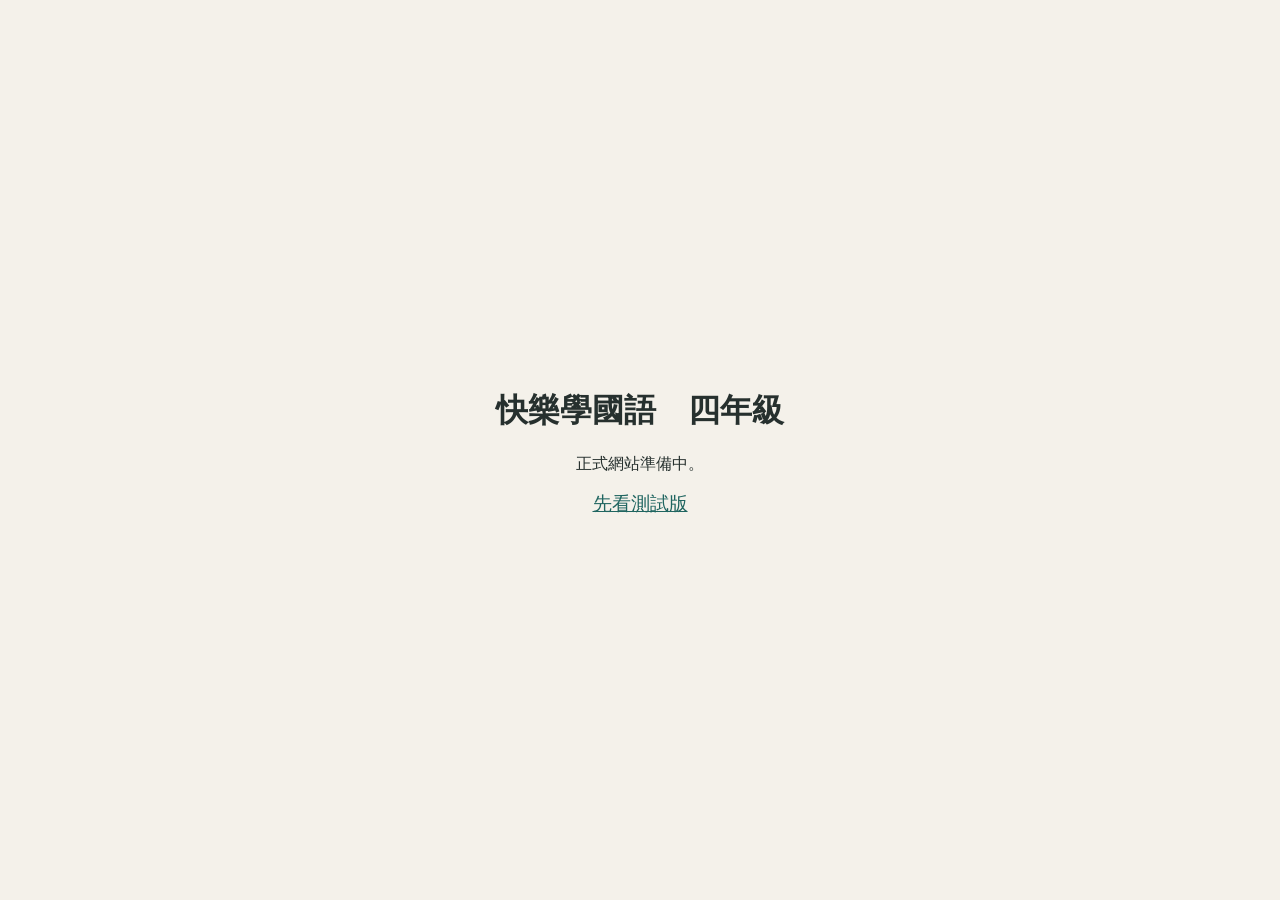
==== index.html @ bdfb51db "四年級網站外框與第八課測試頁 課文與彩色生字圖以課文密碼加密；報讀依 Chromebook 語音報讀做法。  Co-Authored-By: Claude Opus 5.5 <noreply@anth" ====
<!DOCTYPE html>
<html lang="zh-Hant-TW">
<head>
<meta charset="utf-8">
<meta name="viewport" content="width=device-width, initial-scale=1">
<meta name="robots" content="noindex, nofollow">
<meta name="referrer" content="no-referrer">
<title>快樂學國語　四年級</title>
<style>body{font-family:sans-serif;background:#f4f1ea;color:#26302e;display:grid;place-items:center;min-height:100vh;margin:0}main{text-align:center;padding:24px}a{color:#1f6560;font-size:1.2em}</style>
</head>
<body><main><h1>快樂學國語　四年級</h1><p>正式網站準備中。</p><p><a href="test.html">先看測試版</a></p></main></body>
</html>
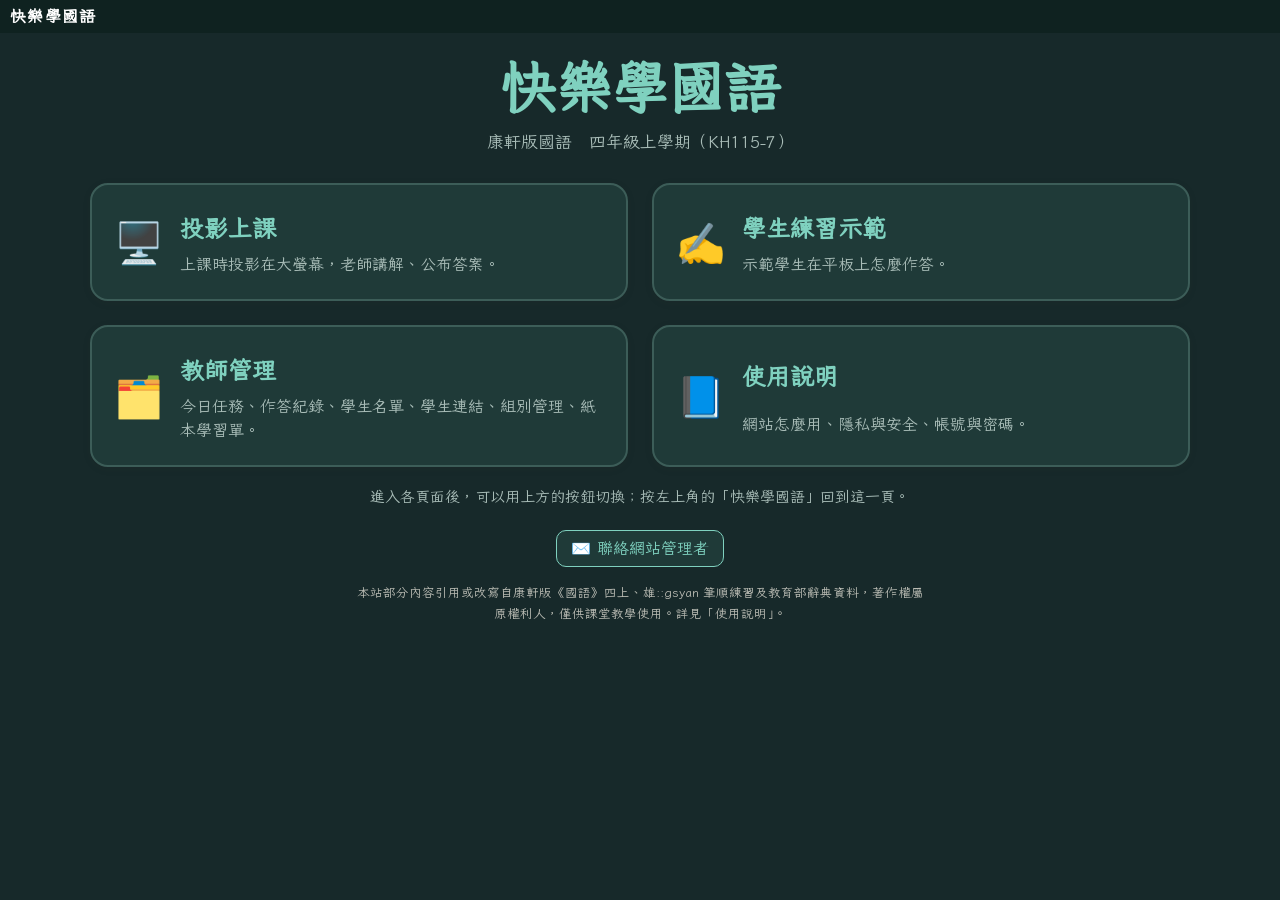
==== commit 793cbe5f: "更新正式網站（index.html、app.js、lessons/） Co-Authored-By: Claude Opus 5.5 <noreply@anthropic.com> Claude-Se" ====
--- a/index.html
+++ b/index.html
@@ -1,12 +1,59 @@
 <!DOCTYPE html>
-<html lang="zh-Hant-TW">
+<html lang="zh-Hant-TW" data-lbase="lessons/">
 <head>
 <meta charset="utf-8">
 <meta name="viewport" content="width=device-width, initial-scale=1">
+<meta name="referrer" content="no-referrer">
 <meta name="robots" content="noindex, nofollow">
-<meta name="referrer" content="no-referrer">
-<title>快樂學國語　四年級</title>
-<style>body{font-family:sans-serif;background:#f4f1ea;color:#26302e;display:grid;place-items:center;min-height:100vh;margin:0}main{text-align:center;padding:24px}a{color:#1f6560;font-size:1.2em}</style>
+<meta name="googlebot" content="noindex, nofollow">
+<title>快樂學國語</title>
+
+
+
+<link rel="preload" href="fonts/ui.woff2?v=73a32f6a" as="font" type="font/woff2" crossorigin>
+<link rel="stylesheet" href="app.css?v=17d6b658">
+<script src="app.js?v=12676562" defer></script>
 </head>
-<body><main><h1>快樂學國語　四年級</h1><p>正式網站準備中。</p><p><a href="test.html">先看測試版</a></p></main></body>
+<body>
+<header class="bar" id="bar">
+  <div class="row">
+    <h1>快樂學國語</h1>
+    <span class="ver" title="康軒版 115 學年度 第 7 冊（四年級上學期）">KH115-7</span>
+    <select id="lesson" aria-label="選擇課次"></select>
+    <button type="button" id="mset" aria-expanded="false">設定</button>
+    <a id="tback" class="tmgr" href="#">回到上課</a>
+    <nav class="tabs" id="tabs" aria-label="課程內容"></nav>
+    <span class="grow"></span>
+    <span id="clsbadge" class="clsbadge mset" hidden title="目前的班級"></span>
+    <label class="who mset" for="who">👤 <input id="who" type="text" placeholder="例：王小明" autocomplete="off"></label>
+    <a class="tmgr mset" href="#teacher">教師管理</a>
+    <span class="seg mset modeseg" role="group" aria-label="使用模式">
+      <button type="button" id="m-proj" aria-pressed="true">投影上課</button>
+      <button type="button" id="m-stu" aria-pressed="false" title="示範給學生看怎麼操作；學生自己用學生連結作答">學生練習示範</button>
+    </span>
+    <span class="seg mset tierseg" role="group" aria-label="示範哪一種練習" title="老師示範用：甲是標準層，乙是基礎層（學生畫面不會出現這個切換）">
+      <button type="button" id="d-a" aria-pressed="true">甲</button>
+      <button type="button" id="d-b" aria-pressed="false">乙</button>
+    </span>
+    <span class="seg mset" role="group" aria-label="注音">
+      <button type="button" id="z-on" aria-pressed="true">注音</button>
+      <button type="button" id="z-off" aria-pressed="false">無</button>
+    </span>
+    <span class="seg mset" role="group" aria-label="字級">
+      <button type="button" id="f-n" aria-pressed="true">字一般</button>
+      <button type="button" id="f-b" aria-pressed="false">放大</button>
+    </span>
+    <button type="button" class="tgl mset" id="snd" aria-pressed="true" title="答對答錯的提示音" aria-label="提示音">♪</button>
+  </div>
+</header>
+<main id="main"></main>
+<div id="result" role="dialog" aria-modal="true" aria-labelledby="rtitle"><div class="box" id="rbox"></div></div>
+<div id="printArea"></div>
+<div id="pop" role="dialog" aria-live="polite"><button type="button" class="btn x" id="popx">關閉</button><div id="popc"></div></div>
+
+
+
+
+
+</body>
 </html>
--- a/app.css
+++ b/app.css
@@ -0,0 +1,1417 @@
+
+/* 版面構想：上方一列工具（課次、分頁、模式、注音、字級），下方一次只顯示一張卡片，用按鈕或左右鍵切換，盡量不必上下滑動 */
+/* 全站芫荽體：介面文字另存一份小字型；各課的芫荽體（--lf）與注音芫荽體（--zf）依課次子集，進入哪一課才載入 */
+@font-face { font-family: "IansuiUI"; src: url(fonts/ui.woff2?v=73a32f6a) format("woff2"); font-display: block; }
+:root {
+  --bg: #f4f1ea;            /* 米白紙色 */
+  --paper: #fffdf8;
+  --ink: #26302e;
+  --muted: #6a7471;
+  --accent: #1f6560;        /* 深青綠 */
+  --accent-2: #e9a23b;      /* 暖橘，標示重點 */
+  --accent-soft: #dcebe7;
+  --mark: #ffe7a8;
+  --ok: #217a45; --ok-bg: #e1f2e6;
+  --no: #b83a2e; --no-bg: #fbe4df;
+  --line: #d9d3c6;
+  --cjk: var(--zf, "IansuiUI"), var(--lf, "IansuiUI"), "IansuiUI", sans-serif;
+  --ui: "IansuiUI", var(--lf, "IansuiUI"), sans-serif;
+  --nz: var(--lf, "IansuiUI"), "IansuiUI", sans-serif;
+  --fs: clamp(18px, min(1.35vw, 2.6vh), 24px);
+  --barh: 52px;
+  color-scheme: light;
+}
+html.zy-off { --cjk: var(--lf, "IansuiUI"), "IansuiUI", sans-serif; }
+html.proj { --fs: clamp(20px, min(1.55vw, 3vh), 28px); }
+html.big { --fs: clamp(21px, min(1.6vw, 3.1vh), 28px); }
+html.proj.big { --fs: clamp(23px, min(1.85vw, 3.6vh), 33px); }
+* { box-sizing: border-box; }
+[hidden] { display: none !important; }
+html, body { margin: 0; height: 100%; background: var(--bg); color: var(--ink); }
+body { font-family: var(--cjk); font-size: var(--fs); line-height: 1.65; display: flex; flex-direction: column; height: 100dvh; overflow: hidden; }
+button, input, textarea, select { font: inherit; color: inherit; }
+button { cursor: pointer; }
+:focus-visible { outline: 3px solid var(--accent-2); outline-offset: 2px; }
+.ui { font-family: var(--ui); }
+
+/* ── 上方工具列（一列） ── */
+header.bar { flex: none; background: var(--accent); color: #fff; font-family: var(--ui); font-size: 14px; line-height: 1.3; z-index: 20; }
+.bar .row { display: flex; flex-wrap: nowrap; align-items: center; gap: 6px 8px; padding: 6px 10px; }
+.bar h1 { font-size: 16px; margin: 0; font-weight: 700; letter-spacing: .08em; white-space: nowrap; }
+.bar select { flex: none; background: rgba(255,255,255,.95); color: #26302e; border: 0; border-radius: 8px; padding: 5px 6px; max-width: 10.5em; }
+nav.tabs { flex: 0 1 auto; min-width: 0; display: flex; gap: 2px; background: rgba(0,0,0,.18); border-radius: 10px; padding: 3px; overflow-x: auto; scrollbar-width: none; }
+nav.tabs a { color: rgba(255,255,255,.85); text-decoration: none; padding: 5px 9px; border-radius: 8px; white-space: nowrap; }
+nav.tabs a:hover { background: rgba(255,255,255,.12); }
+nav.tabs a[aria-current="page"] { background: #fff; color: var(--accent); font-weight: 700; }
+.bar .grow { flex: 1; }
+@media (max-width: 1500px) { .bar .row { flex-wrap: wrap; } nav.tabs { order: 9; flex-basis: 100%; } }
+.seg { flex: none; display: inline-flex; border: 1px solid rgba(255,255,255,.55); border-radius: 8px; overflow: hidden; }
+.seg button { background: transparent; border: 0; color: #fff; padding: 5px 8px; white-space: nowrap; }
+.seg button[aria-pressed="true"] { background: #fff; color: var(--accent); font-weight: 700; }
+.who { flex: none; white-space: nowrap; display: none; align-items: center; gap: 6px; }
+html.stulock:not(.proj) .who { display: inline-flex; }
+html:not(.stulock) .who { display: none !important; }
+html.stulock .who input { background: transparent; color: #fff !important; font-weight: 700; width: auto; max-width: 8em; padding: 5px 4px; cursor: default; field-sizing: content; }
+.bar.tabrow .row { flex-wrap: wrap; }
+.bar.tabrow nav.tabs { order: 9; flex-basis: 100%; }
+.who input { width: 7.5em; color: #26302e !important; border: 0; border-radius: 8px; padding: 5px 9px; background: #fff; color: var(--ink); caret-color: var(--ink); font-family: var(--ui); }
+.who input::placeholder { color: #8f9895; }
+
+/* ── 主畫面 ── */
+main { flex: 1; min-height: 0; display: flex; flex-direction: column; }
+main.scrollpage { overflow: auto; padding: 18px 16px 40px; display: block; }
+main.scrollpage > * { max-width: 1200px; margin: 0 auto 16px; }
+
+/* 卡片組：上方小節籤＋說明、中間一張卡、下方切換 */
+.deck { flex: 1; min-height: 0; display: flex; flex-direction: column; padding: 10px clamp(10px, 2vw, 28px) 10px; gap: 8px; }
+.dtop { flex: none; display: flex; flex-wrap: wrap; align-items: center; gap: 6px 14px; font-family: var(--ui); font-size: 15px; line-height: 1.3; }
+.dsec { display: flex; flex-wrap: wrap; gap: 4px; }
+.dsec button { border: 1.5px solid var(--line); background: var(--paper); color: var(--muted); border-radius: 999px; padding: 4px 12px; }
+.dsec button[aria-selected="true"] { border-color: var(--accent); background: var(--accent); color: #fff; font-weight: 700; }
+.dhint { color: var(--muted); flex: 1; min-width: 12em; }
+.dextra { display: flex; flex-wrap: wrap; gap: 6px; }
+.dstage { flex: 1; min-height: 0; position: relative; display: flex; }
+.slide { flex: 1; min-height: 0; overflow: auto; background: var(--paper); border-radius: 18px; box-shadow: 0 1px 0 var(--line), 0 6px 22px rgba(60,50,30,.07); padding: clamp(16px, 2.4vw, 36px) clamp(18px, 3vw, 48px); display: flex; flex-direction: column; }
+.slide > .inner { width: 100%; max-width: 1440px; margin: 0 auto; }
+.slide.finish > .inner { margin: auto; }
+@media (min-width: 1000px) { .slide.top .paras { columns: 2; column-gap: 48px; } .slide.top .paras .para { break-inside: avoid; } }
+.slide.top > .inner { margin-top: 0; }
+.sl2 { display: grid; grid-template-columns: minmax(0, 1.25fr) minmax(0, 1fr); gap: clamp(16px, 3vw, 44px); align-items: start; }
+.sl2.even { grid-template-columns: minmax(0, 1fr) minmax(0, 1fr); }
+.sl2.narrow-r { grid-template-columns: minmax(0, 1.8fr) minmax(0, 1fr); }
+@media (max-width: 820px) { .sl2, .sl2.even, .sl2.narrow-r { grid-template-columns: 1fr; } }
+.kicker { font-family: var(--ui); font-size: .62em; color: var(--accent); background: var(--accent-soft); border-radius: 999px; padding: 2px 12px; display: inline-block; margin-bottom: .5em; line-height: 1.6; }
+.qno { font-family: var(--ui); color: var(--accent-2); font-weight: 700; margin-right: .3em; }
+.dbot { flex: none; display: flex; align-items: center; gap: 10px; font-family: var(--ui); font-size: 16px; line-height: 1.3; }
+.nav { border: 0; background: var(--accent); color: #fff; border-radius: 12px; padding: 10px 18px; font-weight: 700; min-width: 7.5em; }
+.nav:disabled { background: #c9cfcc; cursor: default; }
+.dots { flex: 1; min-width: 0; display: flex; flex-wrap: nowrap; justify-content: safe center; gap: 4px; overflow-x: auto; scrollbar-width: none; padding: 2px 0; }
+.dots .dot { flex: none; }
+.dot { min-width: 30px; height: 30px; border-radius: 999px; border: 1.5px solid var(--line); background: var(--paper); color: var(--muted); font-size: 13px; padding: 0 6px; font-family: var(--ui); }
+.dot.char { font-size: 17px; min-width: 34px; height: 34px; }
+.dot.seen { border-color: #b8c6c2; color: var(--ink); }
+.dot.ok { background: var(--ok-bg); border-color: var(--ok); color: var(--ok); }
+.dot.no { background: var(--no-bg); border-color: var(--no); color: var(--no); }
+.dot[aria-current="true"] { background: var(--accent); border-color: var(--accent); color: #fff; font-weight: 700; }
+.dtools { display: flex; gap: 6px; }
+.btn { border: 1.5px solid var(--accent); background: var(--paper); color: var(--accent); border-radius: 10px; padding: 7px 14px; font-family: var(--ui); font-size: 16px; line-height: 1.3; }
+.btn.solid { background: var(--accent); color: #fff; }
+.btn.warm { background: var(--accent-2); border-color: var(--accent-2); color: #2b1d05; font-weight: 700; }
+.only-proj { display: none !important; }
+html.proj .only-proj { display: inline-block !important; }
+html.proj .only-stu { display: none !important; }
+.tools { display: flex; flex-wrap: wrap; gap: 8px; margin-top: 12px; font-family: var(--ui); font-size: 16px; line-height: 1.3; }
+.hint { color: var(--muted); font-size: .78em; }
+
+/* ── 課文 ── */
+.para { font-size: 1.06em; line-height: 1.85; text-indent: 2em; margin: 0; }
+.w { font: inherit; background: none; border: 0; padding: 0; color: inherit; border-bottom: 3px solid var(--accent-2); cursor: pointer; text-indent: 0; }
+.w[aria-pressed="true"] { background: var(--mark); }
+.zi { background: var(--mark); border-radius: 4px; cursor: pointer; }
+.para .w + .w { margin-left: 3px; }
+.zi.on { outline: 2px solid var(--accent-2); }
+.cinfo { display: flex; gap: 12px; align-items: flex-start; }
+.cinfo img { width: 4.2em; border: 1.5px solid var(--line); border-radius: 10px; background: #fff; flex: none; }
+.cinfo ol { margin: 4px 0 0; padding-left: 1.3em; font-family: var(--ui); }
+.side h3 + .wordlist { margin-bottom: 4px; }
+.side h3.sub { margin-top: 12px; }
+html.plaintext .w { border-bottom-color: transparent; } html.plaintext .zi { background: none; }
+.side { background: var(--bg); border-radius: 14px; padding: 14px 18px; }
+.side h3 { margin: 0 0 8px; font-family: var(--ui); font-size: .7em; color: var(--muted); font-weight: 400; }
+.wordlist { display: flex; flex-wrap: wrap; gap: 8px; }
+.wordlist .w { border: 1.5px solid var(--line); border-radius: 999px; padding: 0 12px; background: var(--paper); }
+.wordlist .w[aria-pressed="true"] { border-color: var(--accent); background: var(--accent-soft); }
+.panel { margin-top: 12px; padding-top: 10px; border-top: 2px dashed var(--line); min-height: 4.5em; }
+.w2 { font-size: 1.3em; font-weight: 700; color: var(--accent); }
+#pop { position: fixed; left: 50%; top: 80px; transform: translateX(-50%); width: min(720px, calc(100% - 32px)); background: var(--paper); border: 2px solid var(--accent); border-radius: 14px; padding: 14px 20px; box-shadow: 0 10px 30px rgba(0,0,0,.18); z-index: 30; display: none; }
+#pop.show { display: block; }
+#pop .x { position: absolute; right: 10px; top: 8px; }
+
+/* ── 詞語卡 ── */
+.flash { text-align: center; display: grid; gap: .5em; justify-items: center; }
+.flash .t { font-size: 2.3em; font-weight: 700; color: var(--accent); line-height: 1.5; }
+.flash .def { font-size: 1.1em; max-width: 30em; }
+.flash .ex { color: var(--muted); max-width: 32em; }
+.tag { font-family: var(--ui); font-size: .6em; background: #f6e7c8; color: #7a5410; border-radius: 999px; padding: 2px 12px; }
+
+/* ── 生字卡 ── */
+.cslide { display: grid; grid-template-columns: auto minmax(0, 1fr); gap: clamp(18px, 3vw, 48px); align-items: start; }
+@media (max-width: 820px) { .cslide { grid-template-columns: 1fr; } }
+.cimg { display: grid; justify-items: center; gap: 12px; }
+.cimg .row { display: flex; align-items: center; gap: 6px; }
+.cimg img { width: clamp(130px, 15vw, 220px); border: 2px solid var(--line); border-radius: 14px; background: #fff; }
+.cimg .zb { font-size: 2.1em; }
+.radb { display: flex; align-items: center; gap: 8px; font-family: var(--ui); }
+.radb button { width: 2.2em; height: 2.2em; border: 2px solid #b9c3c0; border-radius: 8px; background: #fff; font-family: var(--cjk); font-size: 1em; padding: 0; }
+.think { font-family: var(--ui); font-size: .8em; color: var(--muted); max-width: 15em; text-align: center; line-height: 1.6; }
+.wchips { display: flex; flex-wrap: wrap; gap: 10px; margin-bottom: 14px; }
+.wchip { display: inline-flex; align-items: center; gap: 2px; padding: 4px 14px; border: 2px solid #bcd6d1; background: #eef6f4; border-radius: 14px; font-family: var(--ui); font-size: 1.2em; font-weight: 700; }
+.sents { display: grid; gap: 4px; font-family: var(--ui); }
+.wchip.zyw { font-family: var(--cjk); font-size: 2.1em; font-weight: 400; padding: 2px 16px 2px 20px; gap: 10px; letter-spacing: .12em; }
+.wchip.zyw .say { font-size: .5em; }
+.zb.fixed { cursor: default; color: inherit; }
+.wchip .tocore { font-family: var(--ui); font-size: .42em; padding: .25em .6em; border-radius: 10px; background: #ffd34d; color: #3b2c00; border-color: #e0b400; font-weight: 700; letter-spacing: 0; }
+.cslide .wchips { gap: 14px; }
+html.proj .cimg img { width: clamp(150px, 16vw, 280px); }
+.sents .q { margin: 0; padding: 6px 0; border-bottom: 1px dashed var(--line); line-height: 2; }
+.sents .q:last-child { border-bottom: 0; }
+.menu { position: absolute; z-index: 35; background: var(--paper); border: 2px solid var(--accent); border-radius: 12px; padding: 8px; display: flex; flex-wrap: wrap; gap: 8px; box-shadow: 0 8px 20px rgba(0,0,0,.15); font-size: var(--fs); }
+
+/* 直式注音框 */
+.zb { display: inline-grid; grid-template-columns: auto .42em; grid-auto-rows: .62em; align-content: center; justify-items: center; min-width: 1.25em; min-height: 2.4em; padding: .15em .05em .15em .2em; margin: 0 .08em; vertical-align: middle; border: 2px solid #b4bdb9; border-left-color: transparent; border-right-color: transparent; border-radius: 50% / 18%; background: transparent; font-family: var(--ui); line-height: 1; cursor: pointer; }
+.zb span { font-size: .6em; line-height: 1.03; grid-column: 1; }
+.zb .tn { grid-column: 2; font-size: .55em; justify-self: start; }
+.zb .lt { font-size: .45em; }
+.zb.hide span { visibility: hidden; }
+.zb:not(.hide) { border-color: transparent; }
+
+/* ── 題目 ── */
+.stem { font-size: 1.08em; margin-bottom: .5em; line-height: 1.75; }
+.opts { display: grid; gap: 10px; }
+.opt { text-align: left; background: var(--paper); border: 2px solid var(--line); border-radius: 14px; padding: 8px 16px; line-height: 1.7; }
+.opt:hover { border-color: #a9bcb7; }
+.opt.sel { border-color: var(--accent); background: var(--accent-soft); }
+.opt.ok, .chip.ok, .blank.ok, .yn.ok, .ab.ok { border-color: var(--ok); background: var(--ok-bg); }
+.opt.no, .chip.no, .blank.no, .yn.no, .ab.no { border-color: var(--no); background: var(--no-bg); }
+.why { font-size: .85em; color: var(--muted); display: none; margin-top: .6em; padding: 8px 14px; background: var(--bg); border-radius: 10px; }
+.revealed .why, .answered .why { display: block; }
+.big-line { font-size: 1.1em; line-height: 1.95; }
+.bank { display: flex; flex-wrap: wrap; gap: 10px; padding: 12px; border: 2px dashed #c6d7d3; border-radius: 14px; background: #f7fbfa; }
+.bank .hint { flex-basis: 100%; }
+.chip { background: var(--paper); border: 2px solid var(--accent); border-radius: 999px; padding: 2px 16px; line-height: 1.8; }
+.blank { display: inline-block; min-width: 4em; border: 0; border-bottom: 3px solid var(--ink); background: transparent; padding: 0 8px; text-align: center; vertical-align: baseline; line-height: 1.6; border-radius: 6px 6px 0 0; }
+.blank.sel { background: var(--mark); }
+input.blank { font-family: var(--cjk); }
+.yn, .ab { border: 2px solid var(--line); background: var(--paper); border-radius: 12px; padding: 4px 18px; min-width: 2.6em; }
+.row2 { display: flex; flex-wrap: wrap; gap: 10px; align-items: center; }
+.pickwrap { margin-top: .8em; }
+textarea { width: 100%; min-height: 3.4em; border: 2px solid var(--line); border-radius: 12px; padding: 8px 12px; font-family: var(--cjk); background: #fff; }
+.ref { display: none; margin-top: 8px; padding: 8px 14px; border-left: 4px solid var(--accent-2); background: #fbf3e2; border-radius: 0 10px 10px 0; }
+.ref.show { display: block; }
+nav.tabs a.locked { opacity: .5; }
+nav.tabs a.today { color: #ffe08a; font-weight: 700; }
+nav.tabs a.today[aria-current="page"] { color: var(--accent); }
+.dsec button.today { border-color: var(--accent-2); }
+html.proj .ref { background: #fbf3e2; color: #26302e; }
+textarea { color: #26302e; }
+html.proj .ttable tr.low td { background: #4a2f2a; }
+#tunlock { position: fixed; left: 6px; bottom: 6px; z-index: 61; font-family: var(--ui); font-size: 12px; color: var(--muted); background: transparent; border: 1px solid transparent; border-radius: 6px; padding: 2px 6px; opacity: .45; }
+#tunlock:hover, #tunlock:focus { opacity: 1; border-color: var(--line); }
+/* 學生第一次打開：先輸入名字 */
+#namegate { position: fixed; inset: 0; z-index: 60; background: rgba(20,30,28,.55); display: flex; align-items: center; justify-content: center; padding: 16px; }
+#namegate .ng { background: var(--paper); color: var(--ink); border-radius: 20px; padding: 26px 28px; width: min(480px, 100%); text-align: center; font-family: var(--ui); box-shadow: 0 10px 40px rgba(0,0,0,.25); }
+#namegate h2 { margin: 0 0 6px; color: var(--accent); font-size: 1.6em; }
+#namegate input { font-size: 26px; padding: 10px 14px; width: 100%; border: 2px solid var(--accent); border-radius: 12px; text-align: center; margin: 14px 0; font-family: var(--cjk); color: #26302e; background: #fff; }
+#namegate .btn { font-size: 20px; padding: 12px 22px; }
+#namegate .nbtns { display: flex; gap: 12px; justify-content: center; flex-wrap: wrap; margin-top: 8px; }
+.step { font-family: var(--ui); font-size: .62em; color: #fff; background: var(--accent); border-radius: 999px; padding: 1px 10px; margin-right: .5em; vertical-align: .15em; }
+.blk { margin-bottom: 1em; }
+.legend { display: grid; gap: 4px; font-size: .9em; padding: 10px 14px; background: var(--bg); border-radius: 12px; margin-bottom: 1em; }
+.legend b { color: var(--accent); margin-right: .4em; }
+.sim { display: flex; flex-wrap: wrap; justify-content: center; gap: 18px 40px; }
+.sim > div { text-align: center; background: var(--bg); border-radius: 16px; padding: 14px 26px; }
+.sim b { display: block; font-size: 2.6em; line-height: 1.4; color: var(--accent); }
+.pat { font-size: 1.8em; color: var(--accent); font-weight: 700; margin-bottom: .3em; }
+.checklist { list-style: none; padding: 0; margin: 6px 0 0; font-size: .85em; }
+.checklist label { display: flex; gap: 10px; align-items: center; }
+.checklist input { width: 1.1em; height: 1.1em; }
+table.t { border-collapse: collapse; width: 100%; font-family: var(--ui); font-size: 17px; line-height: 1.6; }
+.t th, .t td { border: 1px solid var(--line); padding: 8px 12px; vertical-align: top; text-align: left; }
+.t th { background: var(--accent-soft); }
+.done { text-align: center; display: grid; gap: 14px; justify-items: center; }
+.done .big { font-size: 1.6em; color: var(--accent); font-weight: 700; }
+
+/* 交給老師與彈出視窗 */
+#result { position: fixed; inset: 0; background: rgba(20,30,28,.45); z-index: 70; display: none; align-items: center; justify-content: center; padding: 16px; }
+#result.show { display: flex; }
+#result .box { background: var(--paper); border-radius: 16px; padding: 18px 22px; width: min(760px, 100%); max-height: 90vh; overflow: auto; font-family: var(--ui); font-size: 17px; line-height: 1.6; }
+#result table { width: 100%; border-collapse: collapse; }
+#result td, #result th { border: 1px solid var(--line); padding: 4px 8px; text-align: left; }
+#result pre { white-space: pre-wrap; background: var(--bg); padding: 8px; border-radius: 8px; font-size: 15px; font-family: var(--ui); }
+
+/* 老師後臺 */
+#main.tview, #main.tview * { font-family: var(--ui) !important; }
+#main.tview { font-size: 18px; }
+section.card { background: var(--paper); border: 1px solid var(--line); border-radius: 14px; padding: 16px 20px; }
+.card h2 { margin: 0 0 6px; font-size: 1.15em; color: var(--accent); }
+.teacherlink { font-size: 13px; color: rgba(255,255,255,.75) !important; text-decoration: none; }
+.tkey, .tsel { font-family: var(--ui); font-size: 16px; padding: 6px 10px; border: 1px solid var(--line); border-radius: 8px; background: #fff; color: #26302e; }
+.tscroll { overflow-x: auto; }
+.ttable { width: 100%; border-collapse: collapse; font-size: 16px; }
+.ttable th, .ttable td { border-bottom: 1px solid var(--line); padding: 8px 10px; text-align: left; vertical-align: top; }
+.ttable thead th { background: var(--accent-soft); }
+.ttable tr.low td { background: #fdf0ec; }
+.tdetail td { background: var(--bg); }
+.ti { padding: 3px 0; } .tm { display: inline-block; min-width: 7em; font-weight: 700; margin-right: 8px; }
+.tm.ok { color: #2e7d4f; } .tm.mid { color: #b07a12; } .tm.ng { color: #c0392b; } .tm.tx { color: #33658a; }
+
+
+/* 多感官與細部 */
+.say { display: inline-flex; align-items: center; justify-content: center; width: 1.7em; height: 1.7em; border-radius: 999px; border: 1.5px solid #c9d8d4; background: #fff; color: var(--accent); font-size: 16px; padding: 0; vertical-align: middle; margin: 0 .25em; flex: none; }
+.say:hover { background: var(--accent-soft); }
+.say.on { background: var(--accent-2); border-color: var(--accent-2); color: #2b1d05; }
+.say-btn { display: inline-flex; align-items: center; gap: 6px; }
+.say-btn.on { background: var(--accent-2); border-color: var(--accent-2); color: #2b1d05; }
+.sayrow { float: right; margin: -4px -6px 0 8px; }
+::highlight(reading) { background-color: #ffd86b; }
+.rowh { display: flex; align-items: center; gap: 12px; margin-bottom: .5em; }
+.rowh .kicker { margin: 0; }
+.paras .para + .para { margin-top: .6em; }
+.pn { font-family: var(--ui); font-size: .55em; color: #fff; background: var(--accent); border-radius: 999px; padding: 0 .55em; margin-right: .4em; vertical-align: .2em; }
+.pl { font-family: var(--ui); }
+details.more { margin-top: 10px; font-size: .85em; }
+details.more summary { font-family: var(--ui); font-size: 15px; color: var(--accent); cursor: pointer; }
+details.more ol { margin: 4px 0; padding-left: 1.4em; }
+.seg2 { display: inline-flex; border: 1.5px solid var(--accent); border-radius: 10px; overflow: hidden; }
+.seg2 button { border: 0; background: var(--paper); color: var(--accent); padding: 5px 12px; }
+.seg2 button[aria-pressed="true"] { background: var(--accent); color: #fff; font-weight: 700; }
+.tgl { border: 1px solid rgba(255,255,255,.55); background: transparent; color: #fff; border-radius: 8px; padding: 5px 10px; }
+.tgl[aria-pressed="false"] { opacity: .55; text-decoration: line-through; }
+.tgl { flex: none; }
+.cslide .hint { font-family: var(--ui); }
+#rbox.trace { width: auto; text-align: center; }
+#rbox.trace canvas { border-radius: 8px; box-shadow: 0 0 0 1px var(--line); cursor: crosshair; }
+#rbox.trace .tools { justify-content: center; }
+
+/* 改錯字與手寫輸入 */
+.gcline { margin: .4em 0 .8em; }
+.gc { font: inherit; border: 0; background: transparent; padding: 0 .02em; border-radius: 6px; cursor: pointer; }
+.gc:hover { background: var(--accent-soft); }
+.gc.no2 { background: #f1ece2; }
+.gc.found { background: var(--no-bg); outline: 2px solid var(--no); }
+.gc.fixed { background: var(--ok-bg); outline: 2px solid var(--ok); }
+.gc s { color: var(--no); margin-right: .1em; font-size: .8em; }
+.gcarea .hwpad { display: flex; flex-wrap: wrap; gap: 18px; align-items: flex-start; }
+.hwcv canvas { width: 220px; height: 220px; border-radius: 8px; box-shadow: 0 0 0 1px var(--line); background: #fff; }
+.hwcv .tools { margin-top: 6px; }
+.hwr { display: grid; gap: 12px; min-width: 14em; }
+.cands { display: flex; flex-wrap: wrap; gap: 8px; min-height: 2.6em; align-items: center; }
+.cands .chip { font-size: 1.3em; padding: 0 .6em; }
+.hwin { width: 5em; font-size: 1.2em; text-align: center; border: 2px solid var(--line); border-radius: 10px; padding: 4px; font-family: var(--ui); }
+.gcres { margin-top: 8px; font-family: var(--ui); }
+.okmsg { color: var(--ok); font-weight: 700; } .nomsg { color: var(--no); }
+
+/* ── 學生練習：進度條、提示 ── */
+.prog { flex: none; display: flex; align-items: center; gap: 10px; font-family: var(--ui); font-size: 14px; color: var(--muted); }
+.prog .pbar { flex: 1; height: 8px; background: #e6e0d3; border-radius: 999px; overflow: hidden; }
+.prog .pbar i { display: block; height: 100%; width: 0; background: linear-gradient(90deg, var(--accent), #3c9a8f); border-radius: 999px; transition: width .3s; }
+.hintbtn { margin-left: 8px; border-color: var(--accent-2); color: #8a5a0b; background: #fff6e3; }
+.q > .hintbtn { margin-top: 10px; }
+.elim { opacity: .25; text-decoration: line-through; pointer-events: none; }
+.tipch { display: inline-block; margin-left: 8px; font-family: var(--ui); font-size: .78em; color: #8a5a0b; background: #fff6e3; border: 1px dashed var(--accent-2); border-radius: 8px; padding: 0 8px; }
+.tipch .chip { margin: 4px; font-family: var(--cjk); }
+/* 句子重組、字義 */
+.czpool { display: flex; flex-wrap: wrap; gap: 10px; margin-top: 1em; }
+.czchip { border: 2px solid #bcd6d1; background: #eef6f4; color: var(--ink); border-radius: 12px; padding: 6px 14px; text-align: left; line-height: 1.6; }
+.czchip:disabled { opacity: .3; }
+.czans { min-height: 2.2em; padding: 8px 12px; border: 2px dashed var(--line); border-radius: 14px; }
+.czans .czchip.on { background: #fff; border-color: var(--accent); }
+.czans.ok { border-style: solid; border-color: var(--ok); background: var(--ok-bg); }
+.czans.no { border-style: solid; border-color: var(--no); background: var(--no-bg); }
+.zyrows { display: grid; gap: 10px; }
+.zyrow { display: flex; align-items: center; gap: 16px; }
+.zyrow .zw { min-width: 5em; font-size: 1.15em; font-weight: 700; }
+.exbox { background: var(--bg); border-radius: 12px; padding: 10px 16px; margin: 6px 0 10px; }
+.exbox b { color: var(--accent); background: var(--mark); border-radius: 4px; }
+
+/* ── 投影上課工具 ── */
+.ptools { display: flex; flex-wrap: wrap; gap: 4px; align-items: center; }
+.tbtn { border: 1px solid var(--line); background: transparent; color: var(--muted); border-radius: 8px; padding: 6px 10px; font-size: 14px; }
+.tbtn.on { background: var(--accent-2); border-color: var(--accent-2); color: #2b1d05; font-weight: 700; }
+.pcolors { display: inline-flex; gap: 4px; align-items: center; }
+.pc { width: 22px; height: 22px; border-radius: 50%; border: 2px solid rgba(255,255,255,.6); padding: 0; }
+.pc.x { background: transparent; color: var(--muted); font-size: 12px; border-color: var(--line); }
+.dhost { flex: 1; min-height: 0; display: flex; }
+canvas.pen { position: absolute; inset: 0; width: 100%; height: 100%; pointer-events: none; z-index: 5; border-radius: 18px; }
+canvas.pen.on { pointer-events: auto; cursor: crosshair; touch-action: none; }
+.veil { visibility: visible !important; color: transparent !important; background: repeating-linear-gradient(45deg, rgba(255,255,255,.06) 0 8px, rgba(255,255,255,.12) 8px 16px) !important; border-style: dashed !important; }
+.veil * { visibility: hidden; }
+.timer { position: fixed; right: 18px; top: 64px; z-index: 45; font-family: var(--ui); font-size: 30px; font-weight: 700; background: var(--accent-2); color: #2b1d05; border: 0; border-radius: 16px; padding: 6px 18px; box-shadow: 0 6px 18px rgba(0,0,0,.25); }
+.timer.warn { background: #ff7a6b; }
+.timer.end { animation: blink .5s step-end infinite; } @keyframes blink { 50% { opacity: .3; } }
+#rbox.lots { text-align: center; }
+.lotstage { display: flex; justify-content: center; padding: 14px 0; }
+.lotcard { min-width: 8em; padding: 18px 30px; border-radius: 22px; background: #e9a23b; color: #fff; font-size: 54px; font-weight: 700; font-family: var(--ui); text-shadow: 0 2px 0 rgba(0,0,0,.15); transition: transform .15s; }
+.lotcard.win { transform: scale(1.12) rotate(-2deg); box-shadow: 0 0 0 8px rgba(233,162,59,.35), 0 0 40px rgba(233,162,59,.6); }
+.lotchips { display: flex; flex-wrap: wrap; gap: 6px; justify-content: center; margin: 6px 0; }
+.lotchip { border: 1px solid var(--line); border-radius: 999px; padding: 2px 12px; }
+.lotchip.used { opacity: .35; text-decoration: line-through; }
+.btn.big { font-size: 22px; padding: 10px 34px; }
+#rbox.lots .tools { justify-content: center; align-items: center; }
+.lotedit { margin-top: 10px; text-align: left; }
+
+/* ── 投影上課：深色黑板風格 ── */
+html.proj { --bg: #17292a; --paper: #1f3a38; --ink: #f2eee3; --muted: #a9bdb8; --accent: #7fd1bf; --accent-soft: #2b4f4a; --mark: #6b5418; --line: #3c5d58;
+  --ok: #8fe0a6; --ok-bg: #24503a; --no: #ff9a8b; --no-bg: #5a2c2a; }
+html.proj header.bar { background: #0f2220; }
+html.proj nav.tabs a[aria-current="page"] { color: #0f2220; }
+/* 上方分頁更醒目：字放大、每個分頁有框，目前所在的分頁用亮橘色（老師 11/16 要求） */
+nav.tabs { gap: 6px; padding: 4px; }
+nav.tabs a { font-size: 1.12em; padding: 5px 14px; border: 2px solid rgba(255,255,255,.28); }
+nav.tabs a[aria-current="page"], html.proj nav.tabs a[aria-current="page"] { background: #ffb43c; border-color: #ffd98a; color: #2a1a00; font-weight: 700; box-shadow: 0 0 0 3px rgba(255,180,60,.35); }
+nav.tabs a.today[aria-current="page"] { color: #2a1a00; }
+nav.tabs a.notyet { opacity: .45; border-style: dashed; }
+html.proj .seg button[aria-pressed="true"] { color: #0f2220; }
+html.proj .slide { box-shadow: 0 0 0 1px #2e4b47, 0 10px 30px rgba(0,0,0,.35); }
+html.proj .nav, html.proj .btn.solid, html.proj .dsec button[aria-selected="true"], html.proj .dot[aria-current="true"], html.proj .step, html.proj .pn, html.proj .seg2 button[aria-pressed="true"] { color: #0f2220; }
+html.proj .nav:disabled { background: #33504c; color: #6f8a85; }
+html.proj .opt, html.proj .ab, html.proj .yn, html.proj .chip, html.proj .wordlist .w, html.proj .dsec button:not([aria-selected="true"]) { background: #234441; color: var(--ink); }
+html.proj .dot:not([aria-current="true"]):not(.ok):not(.no) { background: #234441; color: var(--ink); }
+html.proj .dot[aria-current="true"] { background: var(--accent); border-color: var(--accent); color: #0f2220; }
+html.proj .czans .czchip.on { background: #2b4f4a; color: var(--ink); border-color: var(--accent); }
+html.proj .czchip:disabled { opacity: .45; }
+html.proj .side, html.proj .legend, html.proj .exbox, html.proj .sents, html.proj .why { background: #193230; }
+html.proj .bank { background: #193230; border-color: #3c5d58; }
+html.proj .wchip { background: #e8f2ef; color: #1f2b28; border-color: #bcd6d1; }
+html.proj .wchip .say { background: #fff; }
+html.proj .blank { border-bottom-color: var(--ink); }
+html.proj .zi { background: #6b5418; color: #fff3cf; }
+html.proj .w { border-bottom-color: #f2b552; }
+html.proj .kicker, html.proj .tag { background: #2b4f4a; color: #bfeee2; }
+html.proj .say { background: #234441; border-color: #3c5d58; color: var(--accent); }
+html.proj .cimg img, html.proj .cinfo img { border-color: #3c5d58; }
+html.proj .radb button { background: #f2eee3; color: #1f2b28; }
+html.proj .flash .t, html.proj .pat, html.proj .w2 { color: #9fe3d2; }
+html.proj .czchip { background: #234441; color: var(--ink); border-color: #3c5d58; }
+html.proj ::highlight(reading) { background-color: #8a6a12; }
+html.proj .zb { border-color: #6f8a85; border-left-color: transparent; border-right-color: transparent; }
+html.proj .zb:not(.hide) { border-color: transparent; }
+html.proj textarea, html.proj .hwin { background: #fff; color: #1f2b28; }
+html.proj .menu { background: #1f3a38; }
+html.proj #result .box { background: #fffdf8; color: #26302e; --ink: #26302e; --muted: #6a7471; --line: #d9d3c6; --accent: #1f6560; --paper: #fffdf8; --bg: #f4f1ea; }
+html.proj .gc:hover { background: #2b4f4a; }
+
+/* ── 列印 ── */
+#printArea { display: none; }
+@media print {
+  @page { size: A4; margin: 12mm; }
+  html.printing, html.printing body { height: auto !important; overflow: visible !important; display: block !important; background: #fff !important; }
+  html.printing body > *:not(#printArea) { display: none !important; }
+  html.printing #printArea { display: block; color: #111; font-family: var(--cjk); font-size: 13pt; line-height: 1.9; }
+  #printArea h1 { font-size: 16pt; display: flex; justify-content: space-between; border-bottom: 2px solid #333; margin: 0 0 4mm; }
+  #printArea h1 small, #printArea h2 small { font-size: 10pt; font-weight: 400; margin-left: 4mm; }
+  #printArea h2 { font-size: 13pt; margin: 5mm 0 2mm; padding: 1mm 3mm; background: #eee; border-radius: 2mm; -webkit-print-color-adjust: exact; print-color-adjust: exact; }
+  #printArea .pitem { display: grid; grid-template-columns: 7mm 1fr; gap: 2mm; break-inside: avoid; padding: 2mm 0; border-bottom: 1px dashed #ccc; }
+  #printArea .pno { font-family: var(--ui); font-weight: 700; }
+  #printArea .slide, #printArea .inner { display: block; }
+  #printArea button { border: 1px solid #999 !important; background: #fff !important; color: #111 !important; border-radius: 2mm; font-size: 12pt; padding: 0 3mm; }
+  #printArea .blank { border: 0 !important; border-bottom: 1.5px solid #111 !important; border-radius: 0 !important; min-width: 4em; }
+  #printArea .flash { text-align: left; justify-items: start; }
+  #printArea .flash .t { font-size: 16pt; color: #111; }
+  #printArea .sl2, #printArea .cslide { grid-template-columns: 1fr 1fr; }
+  #printArea .pbox { width: 30mm; height: 30mm; border: 1px solid #c97a6d; }
+  #printArea .plines i { display: block; height: 10mm; border-bottom: 1px solid #999; }
+  #printArea .legend, #printArea .exbox, #printArea .bank, #printArea .side { background: #f5f5f5 !important; }
+  #printArea .zb.hide span { visibility: hidden; }
+  #printArea img { max-width: 30mm; }
+  #printArea .kicker, #printArea .tag, #printArea .step { color: #111 !important; background: #eee !important; }
+}
+
+/* 綜合練習 */
+.blank.wz { min-width: 2.6em; text-align: center; }
+.zyq { font-size: .72em; color: var(--accent); letter-spacing: .05em; }
+u.tgt { text-decoration: none; border-bottom: 4px solid var(--accent-2); }
+
+.clsbadge { font-size: 13px; background: rgba(255,255,255,.18); border-radius: 999px; padding: 3px 10px; white-space: nowrap; }
+.clsbadge.bad { background: #ff7a6b; }
+.ver { font-family: var(--ui); font-size: 13px; letter-spacing: .02em; border: 1px solid rgba(255,255,255,.55); border-radius: 6px; padding: 2px 7px; white-space: nowrap; flex: none; }
+html.tmode .ver { display: none; }
+@media (max-width: 700px) { .ver { font-size: 12px; padding: 1px 5px; } }
+.tmgr { color: #fff; text-decoration: none; border: 1px solid rgba(255,255,255,.55); border-radius: 8px; padding: 5px 10px; white-space: nowrap; flex: none; }
+.tmgr[aria-current="page"] { background: #fff; color: #1f6560; font-weight: 700; }
+html:not(.proj):not(.tmode) .tmgr { display: none !important; }
+html.stulock .modeseg, html.stulock .tmgr { display: none !important; }
+#tback { display: none !important; }
+html.tmode #tback { display: inline-block !important; margin-left: auto; }
+html.tmode #tabs, html.tmode .mset, html.tmode #lesson, html.tmode #mset { display: none !important; }
+.tbar { display: flex; flex-wrap: wrap; align-items: center; gap: 10px; font-family: var(--ui); font-size: 16px; background: var(--paper); border: 1.5px solid var(--line); border-radius: 14px; padding: 10px 16px; margin-bottom: 10px; }
+.tbar .grow { flex: 1; }
+.ttabs { display: flex; flex-wrap: wrap; gap: 6px; margin: 0 0 12px; font-family: var(--ui); }
+.ttabs button { border: 1.5px solid var(--line); background: var(--paper); color: var(--ink); border-radius: 999px; padding: 6px 16px; font-size: 16px; }
+.ttabs button[aria-selected="true"] { background: var(--accent); color: #fff; border-color: var(--accent); font-weight: 700; }
+html.proj .ttabs button[aria-selected="true"] { color: #0f2220; }
+.tqr { margin: 12px 0; } .tqr svg { width: 200px; height: 200px; background: #fff; border-radius: 8px; }
+.tlogin { max-width: 900px; margin: 0 auto; }
+.dimt td.dc { text-align: center; line-height: 1.25; min-width: 6.5em; }
+.dimt td.dc b { display: block; font-size: 1.15em; }
+.dimt td.dc small { display: block; font-size: .78em; opacity: .85; }
+.dimt td.good { background: #e1f2e6; color: #1d5e37; } .dimt td.mid { background: #fff3d6; color: #6b4708; } .dimt td.low { background: #fbe4df; color: #8e2c22; }
+.dimt th.dn { text-align: left; white-space: nowrap; } .dimt th.dn small { display: block; font-weight: 400; opacity: .7; font-size: .78em; }
+.dcomp { display: block; font-size: .75em; margin-top: 2px; opacity: .9; } .dcomp.full { font-weight: 700; }
+.dpend { display: inline-block; margin-top: 2px; font-size: .75em; background: #fff3d6; color: #6b4708; border-radius: 6px; padding: 0 5px; }
+.tsec { font-weight: 700; margin: 8px 0 2px; color: var(--accent); }
+.tdsec { border-bottom: 1px dashed var(--line); padding: 2px 0; }
+.tdsec > summary { cursor: pointer; padding: 4px 0; display: flex; flex-wrap: wrap; gap: 4px 14px; align-items: baseline; }
+.tdsec > summary b { color: var(--accent); min-width: 8em; }
+.tdsec .tsum .tm { min-width: 0; margin-right: 10px; font-weight: 700; }
+.tdsec > .ti, .tdsec > .tdsec { margin-left: 1.4em; }
+.tdgrp > summary b { color: #8a5a00; }
+tr.dgrow { cursor: pointer; } tr.dgrow th.dn { color: #8a5a00; }
+tr.tgrp td { background: rgba(255,180,60,.12); } tr.tkid td:nth-child(2) { padding-left: 2em; }
+.tgt { padding: 1px 10px; font-size: .9em; }
+.tpages { display: grid; gap: 10px; }
+.tpage { border: 1px solid var(--line); border-radius: 12px; padding: 10px 14px; }
+.tph { display: flex; flex-wrap: wrap; align-items: center; gap: 8px 12px; margin-bottom: 6px; }
+.tph b { font-size: 1.08em; } .tph .hint { margin: 0; flex: 1; }
+.tchips { display: flex; flex-wrap: wrap; gap: 6px 8px; }
+.tchip { display: inline-flex; align-items: center; gap: 6px; background: rgba(122,211,191,.14); border: 1px solid rgba(122,211,191,.45); border-radius: 999px; padding: 3px 4px 3px 12px; }
+.tchip .tx { border: 0; background: transparent; color: inherit; cursor: pointer; font-size: .95em; padding: 0 6px; border-radius: 999px; }
+.tchip .tx:hover { background: rgba(255,255,255,.15); }
+#pauseveil { position: fixed; inset: 0; z-index: 200; background: rgba(20,45,40,.94); display: flex; align-items: center; justify-content: center; color: #fff; text-align: center; }
+#pauseveil .pvi { font-size: 96px; } #pauseveil .pvt { font-size: 44px; font-weight: 700; margin: 8px 0; } #pauseveil .pvs { font-size: 22px; opacity: .85; }
+.toast { position: fixed; left: 50%; bottom: 90px; transform: translateX(-50%); z-index: 210; background: #26302e; color: #fff; padding: 10px 20px; border-radius: 12px; font-size: 18px; box-shadow: 0 6px 18px rgba(0,0,0,.3); }
+.tforgot { border-top: 1.5px dashed var(--line); margin-top: 10px; padding-top: 6px; }
+.rcode { font-family: ui-monospace, Menlo, Consolas, monospace; font-size: 28px; letter-spacing: .08em; background: #fffdf8; color: #26302e; border: 2px dashed var(--accent-2); border-radius: 12px; padding: 12px 18px; display: inline-block; margin: 6px 0 10px; user-select: all; }
+.twarn { background: #fff3d6; color: #6b4708; border-radius: 12px; padding: 8px 14px; margin-bottom: 10px; font-family: var(--ui); display: flex; gap: 10px; align-items: center; flex-wrap: wrap; }
+#rbox.sub { width: min(560px, 100%); text-align: center; font-size: 19px; }
+#rbox.sub h2 { font-size: 1.5em; }
+.sub .srow { display: flex; flex-wrap: wrap; justify-content: center; align-items: center; gap: 8px; margin: 8px 0; }
+.sub .srow input { font-size: 18px; padding: 6px 10px; width: 9em; }
+.sub .allok { font-size: 1.25em; color: var(--ok); font-weight: 700; background: var(--ok-bg); border-radius: 12px; padding: 12px; margin: 12px 0; }
+.sub .left { font-size: 1.15em; color: #8a5a0b; font-weight: 700; background: #fff3d6; border-radius: 12px; padding: 12px; margin: 12px 0 6px; }
+.sub .leftlist { display: flex; flex-wrap: wrap; gap: 6px; justify-content: center; margin-bottom: 8px; }
+.sub .leftlist .chip { font-size: 15px; }
+.sub .sbtns { display: flex; justify-content: space-between; gap: 40px; margin-top: 18px; }
+.sub .sbtns .btn { font-size: 20px; padding: 12px 22px; }
+.sub .sbtns .btn.solid { flex: 1; }
+.sub .dbtns { display: flex; flex-wrap: wrap; justify-content: center; gap: 10px; margin-top: 14px; }
+.sub .dbtns .btn { font-size: 17px; padding: 10px 18px; }
+.sub .bigok { font-size: 3em; color: var(--ok); line-height: 1.2; }
+details.guide summary { font-weight: 700; color: var(--accent); cursor: pointer; font-size: 17px; }
+details.guide h3 { font-size: 16px; margin: 12px 0 4px; color: var(--accent); }
+details.guide ul { margin: 0; padding-left: 1.3em; line-height: 1.8; }
+/* 學生作答：口說、寫字、打字 */
+.prod { margin-top: .8em; padding: 12px 14px; border: 2px dashed #c6d7d3; border-radius: 14px; background: #f7fbfa; font-family: var(--ui); }
+.prod.answered { border-style: solid; border-color: var(--ok); background: var(--ok-bg); }
+.prod.pending { border-color: var(--accent-2); background: #fff6e3; }
+.pmodes { display: inline-flex; border: 1.5px solid var(--accent); border-radius: 10px; overflow: hidden; margin: 0 0 10px 6px; vertical-align: middle; }
+.pmodes button { border: 0; background: var(--paper); color: var(--accent); padding: 4px 14px; }
+.pmodes button[aria-pressed="true"] { background: var(--accent); color: #fff; font-weight: 700; }
+.parea { display: grid; gap: 10px; justify-items: start; }
+.ptype { font-family: var(--cjk); font-size: 1.1em; padding: 6px 12px; border: 2px solid var(--line); border-radius: 10px; width: min(28em, 70vw); background: #fff; color: #26302e; }
+.pans { display: inline-block; min-width: 4em; font-family: var(--cjk); font-size: 1.3em; border-bottom: 3px solid var(--ink); padding: 0 6px; text-align: center; }
+.btn.mic { font-size: 18px; padding: 10px 18px; }
+.btn.mic.on { background: #ff7a6b; border-color: #ff7a6b; color: #fff; animation: blink 1s step-end infinite; }
+.heard { color: var(--muted); min-height: 1.4em; }
+.cand { display: flex; flex-wrap: wrap; align-items: center; gap: 8px; margin-top: 6px; }
+.cand .chip { font-family: var(--cjk); font-size: 1.05em; }
+.cand .chip.ok { background: var(--ok-bg); border-color: var(--ok); color: var(--ok); }
+.cand .chip.no { background: var(--no-bg); border-color: var(--no); color: var(--no); }
+.cand .chip.alt { border-style: dashed; color: var(--muted); border-color: var(--muted); font-family: var(--ui); font-size: .85em; }
+.xchips { display: flex; flex-wrap: wrap; align-items: center; gap: 8px; margin-top: 12px; padding-top: 10px; border-top: 1.5px dashed var(--line); }
+.xlab { font-family: var(--ui); font-size: .7em; color: var(--muted); margin-right: 2px; }
+.xchip { font-size: .85em; padding: 2px 12px; border: 1.5px solid #cfdcd8; background: var(--paper); color: var(--ink); border-radius: 10px; }
+.xchip:hover { border-color: var(--accent); }
+.xinfo b { font-size: 1.3em; display: block; margin-bottom: 4px; }
+.polyq .pl { color: var(--accent-2); font-weight: 700; border-bottom: 4px solid var(--accent-2); padding: 0 2px; }
+.polyhead { display: grid; grid-template-columns: auto 1fr; gap: 24px; align-items: center; }
+.polybig { font-size: 5em; line-height: 1.1; font-family: var(--nz); color: var(--accent); border: 3px solid var(--accent); border-radius: 18px; padding: 6px 22px; background: var(--paper); }
+.polycols { display: grid; grid-template-columns: 1fr 1fr; gap: 16px; }
+.polycol { border: 2px solid var(--line); border-radius: 14px; padding: 12px 16px; background: var(--paper); }
+.polyz { font-family: var(--ui); font-size: 1.6em; font-weight: 700; color: var(--accent-2); }
+.polyuse { font-family: var(--ui); margin: 4px 0 10px; }
+.polyws { display: flex; flex-wrap: wrap; gap: 8px; }
+.polyws .wchip { font-family: "ZYHuninn", var(--ui); }
+.polytip { margin-top: 18px; }
+.polytip b { color: var(--accent); margin-right: .4em; }
+.polytip .bp { color: var(--accent-2); font-weight: 700; margin: 0 .15em; }
+.flegend { display: flex; flex-wrap: wrap; gap: 14px; font-family: var(--ui); font-size: 15px; color: var(--muted); justify-content: center; }
+.flegend span { display: inline-flex; align-items: center; gap: 5px; }
+.flegend .dot { min-width: 18px; height: 18px; padding: 0; display: inline-block; }
+.fsum { display: grid; gap: 10px; width: min(100%, 900px); text-align: left; }
+.frow { display: grid; grid-template-columns: 7.5em 1fr; gap: 10px; align-items: center; }
+.fname { font-family: var(--ui); font-size: 16px; color: var(--ink); font-weight: 700; }
+.fdots { display: flex; flex-wrap: wrap; gap: 6px; }
+.dot.pend { background: #fff3d6; border-color: var(--accent-2); color: #8a5a0b; }
+.veil::after { content: "？"; visibility: visible; color: var(--muted); font-weight: 700; }
+.tbtn:disabled { opacity: .4; cursor: not-allowed; }
+@media (max-width: 700px) { .polyhead { grid-template-columns: 1fr; justify-items: center; } .polycols { grid-template-columns: 1fr; } .polybig { font-size: 3.5em; } .frow { grid-template-columns: 1fr; gap: 4px; } }
+.pendmsg { color: #8a5a0b; font-weight: 700; }
+.wboxes { font-size: 2.4em; letter-spacing: .15em; color: #b4bdb9; line-height: 1.2; }
+.simrow { display: flex; justify-content: center; gap: 14px; margin-bottom: .4em; }
+.simc { font-size: 1.8em; padding: 0 .3em; border-radius: 10px; color: var(--muted); }
+.simc.cur { color: var(--accent); background: var(--accent-soft); font-weight: 700; }
+.rchal { margin-top: .8em; display: grid; gap: 6px; justify-items: start; }
+
+/* ── 手機（直式）── */
+#mset { display: none; }
+@media (max-width: 700px) {
+  :root { --fs: 17px; }
+  html.proj { --fs: 18px; } html.big { --fs: 19px; } html.proj.big { --fs: 20px; }
+  .bar .row { flex-wrap: wrap; gap: 6px; padding: 6px 8px; }
+  .bar h1 { display: none; }
+  .bar select { flex: 1; max-width: none; min-width: 0; width: 0; }
+  #mset { display: inline-block; border: 1px solid rgba(255,255,255,.6); background: transparent; color: #fff; border-radius: 8px; padding: 5px 10px; }
+  .bar .mset { display: none !important; }
+  .bar.open .mset { display: inline-flex !important; }
+  .bar.open .who { display: inline-flex !important; } html.proj .bar.open .who { display: none !important; }
+  nav.tabs { order: 9; flex-basis: 100%; flex-wrap: nowrap; }
+  .deck { padding: 6px 8px; gap: 6px; }
+  .dtop { flex-direction: column; align-items: stretch; gap: 4px; font-size: 13px; }
+  .dsec { flex-wrap: nowrap; overflow-x: auto; scrollbar-width: none; }
+  .dsec button { flex: none; padding: 3px 10px; }
+  .dhint { min-width: 0; }
+  .dextra .btn { font-size: 13px; padding: 4px 8px; }
+  .slide { padding: 14px; border-radius: 14px; }
+  .dbot { flex-wrap: wrap; gap: 6px; font-size: 14px; }
+  .dots { order: -1; flex-basis: 100%; flex-wrap: nowrap; overflow-x: auto; justify-content: flex-start; scrollbar-width: none; padding: 2px; }
+  .dot { flex: none; }
+  .nav { flex: 1; min-width: 0; padding: 9px 10px; }
+  .dtools .btn { padding: 8px 10px; font-size: 14px; }
+  .ptools { order: 5; flex-basis: 100%; flex-wrap: nowrap; overflow-x: auto; }
+  .cimg img { width: 110px; }
+  .cimg .zb { font-size: 1.6em; }
+  .wchip { font-size: 1.05em; padding: 3px 10px; }
+  .flash .t { font-size: 1.9em; }
+  .pat { font-size: 1.5em; }
+  .hwcv canvas { width: 180px; height: 180px; }
+  .gcarea .hwpad { gap: 10px; }
+  .zyrow { gap: 8px; flex-wrap: wrap; }
+  .timer { top: auto; bottom: 120px; right: 10px; font-size: 24px; }
+  .lotcard { font-size: 38px; }
+  #rbox.trace canvas { max-width: 100%; }
+}
+@media (max-height: 500px) and (orientation: landscape) {
+  .bar .row { padding: 3px 8px; } .dtop .dhint { display: none; } .prog { display: none; }
+}
+
+@media (prefers-reduced-motion: no-preference) {
+  .shake { animation: sh .3s; } @keyframes sh { 25% { transform: translateX(-4px); } 75% { transform: translateX(4px); } }
+  .slide.in { animation: fi .18s ease-out; } @keyframes fi { from { opacity: .3; transform: translateY(6px); } }
+}
+
+/* ── 語句練習 ── */
+.dgrp { align-self: center; font-family: var(--ui); font-size: .78em; color: var(--muted); padding: 0 2px 0 8px; }
+.dgrp:first-child { padding-left: 0; }
+.blk .lab { display: inline-block; font-family: var(--ui); font-size: .72em; color: var(--accent); border: 1.5px solid var(--accent); border-radius: 999px; padding: 0 10px; margin-right: .5em; vertical-align: .15em; }
+.tnote { width: 100%; box-sizing: border-box; margin-top: .8em; padding: 10px 14px; border-left: 4px solid var(--accent-2); background: #193230; border-radius: 0 10px 10px 0; font-size: .82em; line-height: 1.7; }
+.tnote > div + div { margin-top: .4em; }
+.tnote summary { cursor: pointer; font-family: var(--ui); color: #ffd98a; }
+.tnote[open] summary { margin-bottom: .4em; }
+.tnote b { color: #ffd98a; margin-right: .5em; font-family: var(--ui); }
+.tnote ol { margin: .2em 0 0 1.4em; padding: 0; }
+.segline { margin: .3em 0; }
+.segline .sg { border-radius: 6px; padding: 2px 3px; }
+.sg.ra, .rolekey .ra { background: rgba(226,160,63,.22); box-shadow: inset 0 -3px 0 #e2a03f; }
+.sg.rb, .rolekey .rb { background: rgba(60,154,98,.20); box-shadow: inset 0 -3px 0 #3c9a62; }
+.segb { font: inherit; color: inherit; background: transparent; border: 0; border-bottom: 3px dashed var(--line); padding: 2px 4px; cursor: pointer; border-radius: 6px; }
+.segb:hover { background: var(--accent-soft); }
+.segb.bad { background: var(--no-bg); animation: sh .35s; }
+.segq.answered .segb { cursor: default; border-bottom-color: transparent; }
+.rolekey { display: flex; flex-wrap: wrap; gap: 8px; margin: .4em 0 .6em; font-family: var(--ui); font-size: .8em; }
+.rolekey span { padding: 2px 12px; border-radius: 8px; }
+.rolekey .ra::before { content: "前半："; } .rolekey .rb::before { content: "後半："; }
+.segmsg { margin-top: .6em; }
+.segmsg .tipch { display: block; margin: .4em 0 0; font-size: .85em; }
+.wchip { display: inline-block; font-family: var(--cjk); font-size: .88em; font-weight: 400; border: 1.5px solid var(--line); background: var(--paper); border-radius: 10px; padding: 0 10px; margin: 3px; line-height: 1.8; }
+.scenebox { margin: .6em 0; }
+.scenes { display: flex; flex-wrap: wrap; gap: 6px; margin: .3em 0; }
+.scenes .chip { font-family: var(--ui); font-size: .85em; }
+.scenes .chip.sel { background: var(--accent); color: #fff; }
+.scenews { margin-top: .2em; }
+.ideas { margin: .4em 0; }
+.selfck { margin-top: .8em; } .selfck summary { cursor: pointer; color: var(--accent); font-family: var(--ui); font-size: .9em; }
+.exlist { margin: .2em 0 0 1.4em; padding: 0; line-height: 1.9; }
+.exlist b, .big-line b { color: var(--accent); }
+.src { display: inline-block; margin-left: .6em; font-family: var(--ui); font-size: .62em; color: var(--muted); border: 1px solid var(--line); border-radius: 6px; padding: 0 6px; vertical-align: .2em; }
+.segline .pt { display: inline-flex; flex-direction: column; align-items: center; vertical-align: top; background: rgba(226,160,63,.18); border-radius: 8px; padding: 2px 6px; margin: 0 2px; }
+.segline .pt.pw { background: rgba(60,154,98,.22); font-weight: 700; }
+.segline .pt small { font-family: var(--ui); font-size: .55em; color: var(--muted); line-height: 1.3; }
+.gap { color: var(--muted); letter-spacing: -.05em; }
+.combo .ccols { display: grid; grid-template-columns: 1fr 1fr; gap: 14px; }
+.combo .chead { font-family: var(--ui); font-size: .8em; color: var(--muted); margin-bottom: 4px; }
+.ccard { display: block; width: 100%; text-align: left; font: inherit; font-size: .95em; color: var(--ink); background: var(--paper); border: 2px solid var(--line); border-radius: 12px; padding: 6px 12px; margin-bottom: 6px; cursor: pointer; line-height: 1.75; }
+.ccard small { display: inline-block; margin-left: .5em; font-family: var(--ui); font-size: .6em; color: var(--muted); border: 1px solid var(--line); border-radius: 6px; padding: 0 5px; vertical-align: .25em; }
+.ccol:first-child .ccard.sel { border-color: #e2a03f; background: rgba(226,160,63,.18); }
+.ccol:last-child .ccard.sel { border-color: #3c9a62; background: rgba(60,154,98,.18); }
+.cline { margin-top: .8em; padding: 8px 14px; border: 2px dashed var(--line); border-radius: 12px; min-height: 2.4em; }
+.cline.good { border-color: var(--ok); background: var(--ok-bg); }
+.cline .say { margin-right: .4em; }
+.ccnt { margin-top: .5em; font-family: var(--ui); font-size: .85em; color: var(--accent); font-weight: 700; }
+.cgot { margin: .3em 0 0 1.4em; padding: 0; line-height: 1.9; }
+.cgot li.pend small { font-family: var(--ui); font-size: .65em; color: #8a5a0b; }
+.cmp3 { display: grid; gap: 12px; margin-top: .4em; grid-template-columns: repeat(3, minmax(0, 1fr)); align-items: stretch; }
+@media (max-width: 760px), (max-aspect-ratio: 1/1) { .cmp3 { grid-template-columns: 1fr; } .cmp3 .c3 .rolekey { flex-direction: row; } }
+.cmp3 .c3 { display: flex; flex-direction: column; gap: .5em; }
+.cmp3 .c3n { font-size: 1.3em; font-weight: 700; color: var(--accent); }
+.cmp3 .c3 .plainbub { margin: .2em 0 .3em; font-size: 1em; }
+.cmp3 .c3 .rolekey { margin: 0; flex-direction: column; align-items: flex-start; gap: 6px; }
+.cmp3 .c3t { font-size: .9em; line-height: 1.8; margin-top: auto; padding-top: .4em; border-top: 1px dashed var(--line); }
+.cmp3 .c3t .sg { border-radius: 6px; padding: 1px 3px; }
+.cmp3 > div { padding: 10px 14px; border: 1.5px solid var(--line); border-radius: 12px; background: var(--paper); }
+html.proj .ccard, html.proj .wchip, html.proj .cmp3 > div { background: #234441; color: var(--ink); }
+html.proj .src { color: var(--muted); }
+@media (max-width: 700px) { .combo .ccols { grid-template-columns: 1fr; } }
+
+/* ── 生字學生練習 ── */
+.slide.cps .inner { max-width: none; }
+.cpr { display: flex; flex-direction: column; gap: 10px; }
+.cphead { display: flex; align-items: center; gap: 14px; flex-wrap: wrap; }
+.cphead .bigsay { transform: scale(1.35); margin: 0 6px; }
+.cpw { font-size: 1.9em; letter-spacing: .08em; }
+.cpb { color: var(--accent-2); font-family: var(--ui); }
+.cptasks { display: grid; grid-template-columns: auto minmax(300px, 1.2fr) minmax(200px, .8fr); gap: 14px; align-items: start; }
+.ptask { border: 2px solid var(--line); border-radius: 14px; padding: 10px 12px; background: var(--paper); display: flex; flex-direction: column; align-items: center; gap: 8px; }
+.ptask.pdone { border-color: var(--ok); background: var(--ok-bg); }
+.phead { align-self: flex-start; font-family: var(--ui); font-weight: 700; color: var(--accent); font-size: .9em; }
+.ptask.pdone .phead::after { content: " √"; color: var(--ok); }
+.ptask canvas { border-radius: 6px; }
+.ptask .tools { justify-content: center; margin: 0; }
+.pres { min-height: 1.5em; font-size: .85em; text-align: center; }
+.pres .tipch { display: block; margin: .3em 0 0; }
+.zansrow { display: flex; align-items: center; gap: 8px; }
+.zans { min-height: 1.7em; min-width: 5em; display: flex; justify-content: center; align-items: center; gap: 2px; font-family: var(--ui); font-size: 1.6em; border-bottom: 3px solid var(--accent); padding: 0 10px; }
+.zans .hint { font-size: .5em; }
+.zans .zt { color: var(--accent-2); }
+.zkb { display: flex; flex-direction: column; gap: 5px; }
+.zrow { display: flex; gap: 5px; justify-content: center; flex-wrap: wrap; }
+.zk { font-family: var(--ui); font-size: 1.05em; min-width: 2.1em; height: 2.1em; border: 1.5px solid var(--line); border-radius: 8px; background: var(--paper); color: var(--ink); cursor: pointer; padding: 0; }
+.zk:active { background: var(--accent-soft); }
+.ztones { margin-top: 4px; }
+.zkt { min-width: 3.1em; height: 2.6em; display: flex; flex-direction: column; align-items: center; justify-content: center; line-height: 1.1; border-color: var(--accent-2); }
+.zkt small { font-size: .55em; color: var(--muted); }
+.ropts { display: flex; flex-wrap: wrap; gap: 10px; justify-content: center; margin-top: 6px; }
+.ropt { display: flex; flex-direction: column; align-items: center; min-width: 4.2em; padding: 8px 10px; border: 2px solid var(--line); border-radius: 12px; background: var(--paper); color: var(--ink); cursor: pointer; }
+.ropt .rg { font-family: var(--nz); font-size: 2.2em; line-height: 1.2; }
+.ropt small { font-family: var(--ui); font-size: .7em; color: var(--muted); }
+.ropt.good { border-color: var(--ok); background: var(--ok-bg); }
+.ropt.bad { border-color: var(--no); background: var(--no-bg); animation: sh .35s; }
+@media (max-height: 860px) { .zk { height: 1.8em; min-width: 1.95em; font-size: .98em; } .zkt { height: 2.3em; } .cpw { font-size: 1.6em; } .cpr { gap: 6px; } .ptask { gap: 6px; padding: 8px 10px; } }
+@media (max-width: 900px) { .cptasks { grid-template-columns: auto 1fr; } .cptasks .ptask:nth-child(1) { grid-row: 1 / 3; } .cptasks .ptask:nth-child(2) { grid-column: 2; grid-row: 2; } .cptasks .ptask:nth-child(3) { grid-column: 2; grid-row: 1; } }
+@media (max-width: 600px) { .cptasks { grid-template-columns: 1fr; } .cptasks .ptask:nth-child(n) { grid-column: 1; grid-row: auto; } }
+
+/* ── 依解釋填詞 ── */
+.dblist { margin: .4em 0 .8em 1.6em; padding: 0; display: grid; gap: .5em; }
+.dblist li { line-height: 1.7; }
+.dbb { min-width: 4.5em; margin-right: .6em; vertical-align: middle; }
+.dbdef { font-size: .95em; }
+.dbank .chip.used { opacity: .45; }
+.ico { font-family: "Apple Color Emoji","Segoe UI Emoji","Noto Color Emoji",sans-serif; font-size: 1.05em; margin-right: .45em; vertical-align: -.05em; }
+/* 字典解釋淡一點；簡單說用對話泡泡突顯 */
+.dictln { color: var(--muted); font-size: .85em; }
+.plainbub { position: relative; display: inline-block; margin: .2em 0 .9em; padding: 10px 20px; background: #fff3c4; color: #33280a; border: 3px solid var(--accent-2); border-radius: 20px; font-size: 1.15em; line-height: 1.75; box-shadow: 0 3px 0 rgba(0,0,0,.08); text-align: left; }
+.plainbub::before, .plainbub::after { content: ""; position: absolute; left: 34px; border-style: solid; border-color: transparent; }
+.plainbub::before { bottom: -16px; border-width: 16px 12px 0 0; border-top-color: var(--accent-2); }
+.plainbub::after { bottom: -10px; left: 37px; border-width: 11px 8px 0 0; border-top-color: #fff3c4; }
+html.proj .plainbub { background: #fff3c4; color: #26302e; }
+.flash .def + .def { margin-top: .5em; }
+/* ── 版面盡量不捲動 ── */
+.parea > :empty, .prod .gcres:empty { display: none; }
+.prod { margin-top: .5em; padding: 8px 12px; }
+.fsum { width: min(100%, 1200px); grid-template-columns: repeat(auto-fit, minmax(380px, 1fr)); column-gap: 28px; gap: 6px 28px; }
+.done { gap: 10px; }
+.ccard { padding: 3px 10px; margin-bottom: 4px; line-height: 1.6; font-size: .92em; }
+.combo .chead { margin-bottom: 2px; }
+.cline { margin-top: .5em; padding: 4px 12px; min-height: 2em; }
+.plainbub { margin: .1em 0 .7em; padding: 8px 18px; font-size: 1.1em; }
+.slide .blk { margin-bottom: .6em; }
+.scenebox { margin: .4em 0; }
+@media (max-width: 1280px) { .dsec { flex-wrap: nowrap; overflow-x: auto; scrollbar-width: thin; padding-bottom: 2px; } .dsec button, .dsec .dgrp { flex: none; } }
+@media (max-height: 800px) { .combo .ccols { gap: 10px; } .ccard { line-height: 1.4; margin-bottom: 3px; padding: 2px 10px; } .slide .segline { margin: .15em 0; } }
+@media (max-width: 1180px) and (min-width: 821px) { .sl2.narrow-r { grid-template-columns: minmax(0, 2.6fr) minmax(0, 1fr); gap: 16px; } }
+@media (max-height: 800px) { .para { line-height: 1.75; } }
+.flash.coref { gap: .3em; }
+.flash.coref .t { font-size: 2em; line-height: 1.3; }
+@media (max-height: 760px) { .slide { padding: 12px clamp(14px, 2.4vw, 36px); } }
+@media (max-height: 960px) { html.proj .para { line-height: 1.75; } }
+/* 筆電放大顯示（例如 Windows 150%）時畫面很矮：字級跟著高度縮 */
+@media (max-height: 720px) and (min-width: 821px) {
+  :root { --fs: clamp(14px, min(1.35vw, 2.55vh), 24px); }
+  html.proj { --fs: clamp(15px, min(1.55vw, 2.85vh), 28px); }
+  html.big { --fs: clamp(16px, min(1.6vw, 2.9vh), 28px); }
+  html.proj.big { --fs: clamp(17px, min(1.85vw, 3.2vh), 33px); }
+}
+@media (max-height: 720px) { .combo .ccol { display: grid; grid-template-columns: 1fr 1fr; gap: 4px; align-content: start; } .combo .chead { grid-column: 1 / -1; } .ccard { margin: 0; } }
+.hwpad { display: flex; flex-wrap: wrap; gap: 12px; align-items: flex-start; }
+.hwpad > canvas { flex: none; }
+@media (max-height: 650px) { .slide { padding: 8px 16px; } .kicker { margin-bottom: .2em; } .done { gap: 6px; } }
+/* 核心詞第一張：左邊詞義，右邊三格情境圖 */
+.core1 { display: grid; grid-template-columns: minmax(0, 1fr) minmax(0, 1.5fr); gap: clamp(14px, 2.4vw, 36px); align-items: start; }
+.coreL { display: flex; flex-direction: column; align-items: flex-start; gap: .35em; }
+.coreL .t { font-size: 2.1em; font-weight: 700; color: var(--accent); line-height: 1.25; }
+html.proj .coreL .t { color: #9fe3d2; }
+.coreL .def { font-size: 1em; }
+.coreL .plainbub { font-size: 1.08em; }
+.coreex { font-size: .92em; line-height: 1.75; border-left: 4px solid var(--line); padding-left: .7em; }
+.coreex .exlab { display: inline-block; font-family: var(--ui); font-size: .75em; background: var(--accent); color: var(--paper); border-radius: 6px; padding: 0 .4em; margin-right: .45em; vertical-align: .1em; }
+.cstrip { display: grid; grid-template-columns: repeat(3, minmax(0, 1fr)); gap: 10px; }
+.cpanel { margin: 0; display: flex; flex-direction: column; gap: 4px; }
+.cpanel svg { width: 100%; height: auto; display: block; border-radius: 10px; border: 2px solid var(--line); }
+.cpanel .cmt, .cypic .cmt { font-family: var(--ui); }
+.cpanel figcaption { font-size: .8em; line-height: 1.5; }
+.cpanel figcaption b { display: inline-flex; align-items: center; justify-content: center; width: 1.4em; height: 1.4em; border-radius: 50%; background: var(--accent-2); color: #fff; font-family: var(--ui); font-size: .8em; margin-right: .3em; vertical-align: .1em; }
+@media (max-width: 820px) { .core1 { grid-template-columns: 1fr; } }
+.cw { display: flex; align-items: center; gap: .3em; }
+.cwrow { display: flex; align-items: center; gap: .6em 1em; flex-wrap: wrap; }
+.exbtns { display: flex; gap: .5em; flex-wrap: wrap; }
+.exbtn { font-size: 1.15em; padding: .25em .7em; border-radius: 12px; background: var(--accent); color: #fff; border-color: var(--accent); font-weight: 700; }
+html.proj .exbtn { background: #7ad3bf; color: #10302b; border-color: #7ad3bf; }
+.core1.lay3 { grid-template-columns: auto minmax(0, 1fr); gap: clamp(16px, 2.6vw, 44px); }
+.lay3 .coreL { align-items: center; gap: .8em; }
+.lay3 .coreL .t { font-size: 2.9em; font-family: "ZYHuninn", var(--ui); }
+.lay3 .exbtns { flex-direction: column; align-items: center; gap: .55em; margin-top: 1em; }
+.lay3 .exbtn { font-size: 1.45em; padding: .25em .9em; }
+.lay3 .coreR { display: flex; flex-direction: column; align-items: stretch; gap: .35em; min-width: 0; }
+.lay3 .coreR .def { margin: 0; }
+.lay3 .coreR .dictln { font-size: 1.05em; }
+.lay3 .coreR .plainbub { display: block; margin: 0 0 .4em; font-size: 1.15em; }
+.plainbub.notail::before, .plainbub.notail::after { display: none; }
+.expop { position: fixed; z-index: 60; background: #fffdf5; color: #26302e; border: 3px solid var(--accent); border-radius: 16px; padding: 18px 54px 18px 22px; box-shadow: 0 12px 30px rgba(0,0,0,.35); font-size: calc(var(--fs) * 1.55); line-height: 1.8; }
+.expop .exh { margin-bottom: .2em; }
+.expop .exlab { display: inline-block; font-family: var(--ui); font-size: .6em; background: var(--accent); color: #fff; border-radius: 8px; padding: 0 .5em; }
+.expop .expx { position: absolute; top: 10px; right: 10px; padding: 2px 10px; }
+.expop .say { font-size: 18px; }
+html.quizmask .flash .def:not(.shown), html.quizmask .flash .ex:not(.shown) { position: relative; cursor: pointer; border-radius: 12px; min-height: 2.2em; min-width: min(16em, 90%); }
+html.quizmask .flash .def:not(.shown)::after, html.quizmask .flash .ex:not(.shown)::after { content: attr(data-mask); position: absolute; inset: 0; display: flex; align-items: center; justify-content: center; background: #3c5d58; color: #e8f2ef; border: 2px dashed #7ad3bf; border-radius: 12px; font-family: var(--ui); font-size: .8em; }
+html.quizmask .flash .ex:not(.shown)::after { background: #4a4632; border-color: #f0c85a; color: #fff3c4; }
+/* ── 選擇題：A／B／C 與選項報讀 ── */
+.optrow { display: flex; align-items: center; gap: 6px; }
+.optrow .opt { flex: 1; display: flex; align-items: center; min-width: 0; }
+.olab { display: inline-flex; align-items: center; justify-content: center; flex: none; width: 1.7em; height: 1.7em; margin-right: .65em; border-radius: 50%; border: 2px solid var(--line); font-family: var(--ui); font-weight: 700; font-size: .9em; color: var(--accent); background: var(--paper); }
+.opt.ok .olab { background: var(--ok); border-color: var(--ok); color: #fff; }
+.opt.no .olab { border-color: var(--no); color: var(--no); }
+.opt.sel .olab { background: var(--accent); border-color: var(--accent); color: var(--paper); }
+.otx { flex: 1; }
+.ock { margin-left: .6em; color: var(--ok); font-weight: 800; }
+.q .tq { margin-top: .5em; }
+.q .ctxt { line-height: 1.9; }
+/* 老師關掉語音報讀 */
+html.notts .say, html.notts .say-btn, html.notts .sayrow { display: none !important; }
+/* ── 橫式畫面：左右兩欄，善用寬度 ── */
+@media (min-aspect-ratio: 5/4) and (min-width: 880px) {
+  .q.qs { display: grid; grid-template-columns: minmax(0, 1fr) minmax(0, 1.25fr); gap: 0 clamp(16px, 2.6vw, 40px); align-items: start; }
+  .q.qs > .stem { position: sticky; top: 0; }
+  .q.qs > .hintbtn { grid-column: 2; justify-self: start; }
+  .split { display: grid; grid-template-columns: minmax(0, 1fr) minmax(0, 1.15fr); gap: clamp(16px, 2.6vw, 40px); align-items: start; }
+  .split > .sL > :first-child, .split > .sR > :first-child { margin-top: 0; }
+}
+
+/* ── 詞卡組句：主句在上（白底），前半句橘、後半句綠 ── */
+.combo .ccols { gap: 12px; margin-top: .5em; }
+.combo .ccol { border: 2px solid; border-radius: 14px; padding: 6px 8px 8px; transition: opacity .2s, box-shadow .2s; }
+.combo .ccol.cf { background: #fff3df; border-color: #e9a849; }
+.combo .ccol.cb { background: #e6f5ec; border-color: #5fb383; }
+.combo .chead { font-family: var(--ui); font-size: .8em; font-weight: 700; color: #26302e; margin: 0 0 4px; display: flex; align-items: center; gap: .4em; }
+.combo .cnum { display: inline-grid; place-items: center; width: 1.6em; height: 1.6em; border-radius: 50%; color: #fff; font-size: .9em; }
+.combo .cf .cnum { background: #d38a1c; } .combo .cb .cnum { background: #2f8a57; }
+.combo.stepf .ccol.cb, .combo.stepb .ccol.cf { opacity: .55; }
+.combo.stepf .ccol.cf, .combo.stepb .ccol.cb { box-shadow: 0 0 0 3px rgba(0,0,0,.08); }
+.combo .ccard { background: #fff; color: #26302e; border: 2px solid transparent; border-left: 6px solid; }
+.combo .cf .ccard { border-left-color: #e9a849; } .combo .cb .ccard { border-left-color: #5fb383; }
+.combo .cf .ccard.sel { border-color: #d38a1c; background: #ffe2b3; }
+.combo .cb .ccard.sel { border-color: #2f8a57; background: #c9ebd6; }
+.combo .kw { font-weight: 700; }
+.combo .cf .kw, .cline .sf .kw, .cgot .kw:first-child { color: #b86a00; }
+.combo .cb .kw, .cline .sb .kw { color: #1f7a45; }
+.cline { margin: 0; padding: 8px 14px; background: #fff; color: #26302e; border: 2px solid #c9d3d0; border-radius: 14px; min-height: 2.2em; font-size: 1.15em; line-height: 1.8; box-shadow: 0 2px 6px rgba(0,0,0,.08); }
+.cline .slot { display: inline-block; min-width: 4.5em; padding: 0 .35em; border-radius: 8px; border: 2px dashed; color: #8a9692; font-size: .85em; font-family: var(--ui); text-align: center; vertical-align: middle; }
+.cline .slot.sf { border-color: #e9a849; background: #fff8ec; } .cline .slot.sb { border-color: #5fb383; background: #f1faf4; }
+.cline .slot.on { border-style: solid; color: #26302e; font-family: inherit; font-size: 1em; }
+.cline .slot.sf.on { background: #ffe9c7; } .cline .slot.sb.on { background: #d6f0e0; }
+.cline .cpunc { margin: 0 .1em; }
+.cline.good { border-color: var(--ok); background: #f3fbf6; }
+html.proj .cline { background: #fff; color: #26302e; }
+html.proj .combo .ccard { background: #fff; color: #26302e; }
+html.proj .combo .ccol.cf { background: #4a3a1f; } html.proj .combo .ccol.cb { background: #1e4a35; }
+html.proj .combo .chead { color: #f2eee3; }
+.combo .segmsg { margin-top: .3em; min-height: 0; }
+.combo .segmsg:empty { display: none; }
+.combo .cres:has(.cgot:empty) .ccnt { margin-top: .3em; }
+@media (max-height: 800px) { .cline { padding: 4px 12px; line-height: 1.6; } .combo .ccols { margin-top: .35em; } }
+@media (max-height: 900px) and (min-width: 900px) { .combo .ccol { display: grid; grid-template-columns: 1fr 1fr; gap: 4px; align-content: start; } .combo .chead { grid-column: 1 / -1; } .combo .ccard { margin: 0; } }
+.combo .cres { display: flex; flex-wrap: wrap; align-items: baseline; gap: 4px 14px; margin-top: .35em; }
+.combo .cres .ccnt { margin: 0; }
+.combo .cgot { display: flex; flex-wrap: wrap; gap: 4px 10px; margin: 0; padding: 0; list-style: none; line-height: 1.6; font-size: .9em; }
+.combo .cgot li { background: #fff; color: #26302e; border: 1.5px solid #5fb383; border-radius: 10px; padding: 0 10px; }
+.combo .cgot li.pend { border-color: #e9a849; border-style: dashed; }
+.combo .cgot li::before { content: "✓ "; color: #1f7a45; font-weight: 700; }
+@media (max-height: 720px) { .combo .ccard { border-width: 1.5px; border-left-width: 5px; } }
+
+/* ── 課文：課名與作者 ── */
+.lhead { display: inline-flex; align-items: baseline; gap: .7em; margin-right: .8em; }
+.lhead .ltitle { font-size: 1.15em; font-weight: 700; color: var(--accent); }
+.lhead .lauth { font-size: .85em; color: var(--ink); }
+.lhead .lauth small { font-family: var(--ui); font-size: .7em; color: var(--muted); border: 1px solid var(--line); border-radius: 6px; padding: 0 5px; margin-right: .4em; vertical-align: .15em; }
+/* ── 文體與結構 ── */
+.fgenre { display: grid; justify-items: start; gap: .3em; margin-top: .3em; }
+.fglab { font-family: var(--ui); font-size: .8em; color: var(--muted); }
+.fgname { font-size: 2.4em; font-weight: 700; color: var(--accent); line-height: 1.3; }
+.fgpara { font-size: .95em; }
+.fpk { display: block; width: 100%; position: relative; text-align: left; font: inherit; color: #26302e; background: #fff; border: 2px dashed #b9c6c2; border-radius: 10px; padding: 4px 10px; cursor: pointer; line-height: 1.7; min-height: 2.2em; }
+.fpk .fpk-c { visibility: hidden; }
+.fpk .fpk-h { position: absolute; inset: 0; display: grid; place-items: center; font-family: var(--ui); font-size: .75em; color: #7a8784; }
+.fpk.open { border-style: solid; border-color: #c9d3d0; cursor: default; }
+.fpk.open .fpk-c { visibility: visible; } .fpk.open .fpk-h { display: none; }
+.fstruct { display: grid; gap: .5em; margin-top: .3em; }
+.fsroot { justify-self: center; font-size: 1.15em; font-weight: 700; background: var(--accent); color: #fff; border-radius: 12px; padding: 4px 18px; }
+html.proj .fsroot { color: #17292a; }
+.fsrow { display: grid; grid-template-columns: 1fr 2.2fr 1fr; gap: 10px; align-items: start; }
+.fscol { border: 2px solid; border-radius: 14px; padding: 6px 8px 8px; display: grid; gap: 6px; }
+.fscol.fs0 { background: #fff3df; border-color: #e9a849; } .fscol.fs1 { background: #e6f5ec; border-color: #5fb383; } .fscol.fs2 { background: #e7eefb; border-color: #7b9ad6; }
+html.proj .fscol.fs0 { background: #4a3a1f; } html.proj .fscol.fs1 { background: #1e4a35; } html.proj .fscol.fs2 { background: #263a5c; }
+.fshead { font-weight: 700; display: flex; align-items: baseline; gap: .5em; flex-wrap: wrap; }
+.fsp { font-family: var(--ui); font-size: .62em; font-weight: 400; color: var(--muted); border: 1px solid var(--line); border-radius: 6px; padding: 0 5px; background: var(--paper); }
+.fscol.fs1 { grid-template-columns: repeat(3, 1fr); } .fscol.fs1 .fshead { grid-column: 1 / -1; }
+.fsitem { display: grid; gap: 4px; align-content: start; }
+.fsih { font-size: .9em; font-weight: 700; display: flex; align-items: baseline; gap: .4em; flex-wrap: wrap; }
+.fidea { display: grid; grid-template-columns: repeat(4, 1fr); gap: 12px; margin-top: .4em; }
+.ficard { position: relative; border: 2px solid var(--line); border-radius: 14px; padding: 8px 10px; background: var(--paper); display: grid; gap: 6px; align-content: start; }
+.ficard + .ficard::before { content: "➜"; position: absolute; left: -15px; top: 14px; color: var(--accent); font-size: .9em; }
+.fih { font-weight: 700; font-size: 1.05em; display: flex; align-items: center; gap: .4em; color: var(--accent); }
+.finum { display: inline-grid; place-items: center; width: 1.5em; height: 1.5em; border-radius: 50%; background: var(--accent); color: #fff; font-size: .8em; }
+html.proj .finum { color: #17292a; }
+.fiq { font-size: .9em; }
+@media (max-width: 900px) { .fsrow { grid-template-columns: 1fr; } .fidea { grid-template-columns: 1fr 1fr; } .ficard + .ficard::before { display: none; } }
+@media (max-width: 1100px) { .fscol.fs1 { grid-template-columns: 1fr; } }
+
+.pat.bigpat { font-size: 3.2em; line-height: 1.3; margin: 0; }
+.split .stem + .pickwrap { margin-top: .6em; }
+
+/* ── 首頁 ── */
+#bar h1 { cursor: pointer; }
+html.stulock #bar h1 { cursor: default; }
+html.hmode #tback { display: none !important; }
+.home { display: flex; align-items: flex-start; justify-content: center; }
+.homewrap { width: min(1100px, 100%); margin: clamp(10px, 4vh, 48px) auto 0; font-family: var(--ui); }
+.hhead { text-align: center; margin-bottom: clamp(14px, 3vh, 32px); }
+.htitle { font-family: var(--cjk); font-size: clamp(32px, 5vw, 56px); font-weight: 700; color: var(--accent); line-height: 1.3; }
+.hsub { color: var(--muted); font-size: 17px; margin-top: 4px; }
+.hgrid { display: grid; grid-template-columns: repeat(2, minmax(0, 1fr)); gap: clamp(12px, 2vw, 24px); }
+@media (max-width: 640px) { .hgrid { grid-template-columns: 1fr; } }
+.hcard { display: grid; grid-template-columns: auto 1fr; grid-template-rows: auto auto; column-gap: 16px; row-gap: 4px; align-items: center; text-align: left; font: inherit; color: var(--ink); background: var(--paper); border: 2px solid var(--line); border-radius: 18px; padding: clamp(16px, 2.6vh, 28px) 22px; cursor: pointer; box-shadow: 0 2px 10px rgba(60,50,30,.06); }
+.hcard:hover, .hcard:focus-visible { border-color: var(--accent); box-shadow: 0 4px 16px rgba(31,101,96,.18); }
+.hcard .hico { grid-row: 1 / 3; font-size: 40px; line-height: 1; }
+.hcard b { font-size: 24px; color: var(--accent); }
+.hcard > span:last-child { color: var(--muted); font-size: 16px; line-height: 1.5; }
+.hfoot { text-align: center; margin-top: 18px; font-size: 15px; }
+.gtitle { font-family: var(--ui); color: var(--accent); margin: 0 0 10px; font-size: 22px; }
+/* ── 課文：閱讀理解 ── */
+.rqhead { display: flex; flex-wrap: wrap; align-items: center; gap: 8px; }
+.rqhead .kicker { margin: 0; }
+.rlv { font-family: var(--ui); font-size: .58em; color: #8a5a0b; background: #fbecd0; border-radius: 999px; padding: 1px 10px; }
+.rgo { font-family: var(--ui); font-size: .62em; color: var(--accent); border: 1.5px solid var(--accent); border-radius: 999px; padding: 1px 10px; }
+.rq .q.qs { display: block; }
+.rqc > .stem:empty { display: none; }
+.rpara { margin-top: .6em; border: 2px solid var(--line); border-radius: 14px; padding: 6px 12px 8px; background: var(--paper); }
+html.proj .rpara { background: #1f3a38; }
+.rphead { display: flex; align-items: center; gap: 10px; margin-bottom: 2px; font-family: var(--ui); }
+.rphead .btn { font-size: 14px; padding: 3px 10px; }
+.rpn { font-size: .62em; color: var(--muted); }
+.rpara .para { font-size: .88em; line-height: 1.85; margin: 0; text-indent: 0; max-height: 42vh; overflow-y: auto; scrollbar-width: thin; padding-right: 4px; }
+mark.clue { background: #ffe58a; color: #26302e; border-radius: 4px; box-shadow: inset 0 -3px 0 #e2a03f; }
+html.proj mark.clue { background: #ffe58a; color: #1d2b2a; }
+.rframe { padding: 8px 12px; border: 2px dashed #e2a03f; border-radius: 12px; background: #fff8ec; color: #26302e; margin-bottom: .5em; }
+/* ── 課文：心智圖 ── */
+.mind { display: grid; gap: .5em; margin-top: .3em; }
+.mroot { justify-self: center; font-size: 1.15em; font-weight: 700; background: var(--accent); color: #fff; border-radius: 12px; padding: 4px 18px; }
+html.proj .mroot { color: #17292a; }
+.mrow { display: grid; grid-template-columns: 1fr 1.25fr 1.6fr 1fr; gap: 10px; align-items: start; }
+@media (max-width: 900px) { .mrow { grid-template-columns: 1fr 1fr; } }
+.mbr { border: 2px solid; border-radius: 14px; padding: 6px 8px 8px; display: grid; gap: 6px; }
+.mbr.mb0 { background: #fff3df; border-color: #e9a849; } .mbr.mb1 { background: #e6f5ec; border-color: #5fb383; } .mbr.mb2 { background: #e7eefb; border-color: #7b9ad6; } .mbr.mb3 { background: #f6e8f3; border-color: #c48ab6; }
+html.proj .mbr.mb0 { background: #4a3a1f; } html.proj .mbr.mb1 { background: #1e4a35; } html.proj .mbr.mb2 { background: #263a5c; } html.proj .mbr.mb3 { background: #4a2f45; }
+.mbh { font-weight: 700; display: flex; align-items: center; gap: .4em; }
+.mbq { font-size: .82em; }
+.mbitems { display: grid; gap: 5px; }
+.mbitems .fpk { font-size: .82em; line-height: 1.55; }
+/* ── 課文：大意與主旨 ── */
+.dayi { display: grid; grid-template-columns: repeat(3, minmax(0, 1fr)); gap: 12px; margin-top: .3em; }
+@media (max-width: 760px), (max-aspect-ratio: 1/1) { .dayi { grid-template-columns: 1fr; } }
+.dyq { border: 2px solid; border-radius: 14px; padding: 8px 10px; display: grid; gap: 8px; align-content: start; }
+.dq0 { border-color: #e9a849; } .dq1 { border-color: #5fb383; } .dq2 { border-color: #7b9ad6; }
+.dyq.dq0 { background: #fff3df; } .dyq.dq1 { background: #e6f5ec; } .dyq.dq2 { background: #e7eefb; }
+html.proj .dyq.dq0 { background: #4a3a1f; } html.proj .dyq.dq1 { background: #1e4a35; } html.proj .dyq.dq2 { background: #263a5c; }
+.dyh { font-weight: 700; display: flex; align-items: flex-start; gap: .4em; }
+.dyall { margin-top: .6em; padding: 8px 14px; background: #fff; color: #26302e; border-radius: 14px; border: 2px solid #c9d3d0; }
+.dys { border-bottom: 4px solid; padding-bottom: 1px; } .dys .finum { margin: 0 .25em; font-size: .7em; vertical-align: .15em; }
+.dys.dq0 { border-color: #e9a849; } .dys.dq1 { border-color: #5fb383; } .dys.dq2 { border-color: #7b9ad6; }
+.zz { margin: .3em 0 .5em; font-size: 1.3em; font-weight: 700; color: var(--accent); }
+
+/* ── 成語：生字成語教學卡（左：成語與解釋；右：例句與情境圖） ── */
+.cyc .t { font-size: 2.4em; font-weight: 700; color: var(--accent); line-height: 1.35; }
+.cyc .dictln { font-size: 1em; }
+.cyex { font-size: 1.05em; line-height: 1.8; padding: 8px 12px; border: 2px solid var(--line); border-radius: 12px; background: var(--paper); }
+html.proj .cyex { background: #1f3a38; }
+.cypic { margin: 10px 0 0; } .cypic svg { width: 100%; max-height: 46vh; display: block; }
+html.proj .cypic svg { border-radius: 10px; }
+
+/* 字級下限後的緊湊調整 */
+.cmp3 .c3n { font-size: 1.15em; }
+.cmp3 .c3t { font-size: .82em; line-height: 1.7; }
+.cmp3 .c3 .rolekey { font-size: .85em; }
+.cmp3 > div { padding: 8px 12px; }
+.cmp3 .c3 { gap: .35em; }
+.cypic svg { max-height: 40vh; }
+@media (max-aspect-ratio: 1/1) { .cypic svg { max-height: 26vh; } }
+@media (max-height: 650px) { .cypic svg { max-height: 30vh; } }
+
+.bmic { font-size: .8em; line-height: 1; padding: 4px 6px; margin: 0 .2em 0 .1em; border: 2px solid var(--accent); border-radius: 999px; background: var(--paper); cursor: pointer; vertical-align: middle; }
+.wbox { display: flex; gap: 8px; align-items: flex-start; }
+.wbox textarea { flex: 1; min-width: 0; }
+.wbox .wmic { flex: none; white-space: nowrap; }
+.wbox .wmic.on { background: #ff7a6b; border-color: #ff7a6b; color: #fff; }
+.dbot.wide { flex-wrap: wrap; row-gap: 6px; }
+.dbot.wide .dots { order: -1; flex-basis: 100%; }
+.bmic.on { background: #ff7a6b; border-color: #ff7a6b; animation: blink 1s step-end infinite; }
+
+
+/* ══════════ 四年級新增 ══════════ */
+.nozy { font-family: var(--nz) !important; }
+.must { color: #c75a00; font-weight: 700; background: #fff1de; border-radius: 4px; padding: 0 .08em; }
+html.proj .must { color: #ffb347; background: transparent; }
+::highlight(word) { background-color: #ff9f43; color: #1d1d1d; }
+.pic { width: 100%; height: auto; display: block; }
+.qi { display: inline-flex; align-items: center; justify-content: center; width: 1.6em; height: 1.6em; border-radius: 50%; margin-right: .4em; font-size: .9em; flex: none; }
+.qi.qb { background: #dcebe7; } .qi.qs2 { background: #fde3c8; }
+.pq { display: grid; gap: .45em; margin-top: .4em; }
+.pq.big { font-size: 1.15em; }
+.pqi { display: flex; align-items: flex-start; gap: .2em; padding: .35em .6em; border-radius: 12px; background: var(--paper); border: 1.5px solid var(--line); }
+.legend { font-size: 14px; color: var(--muted); display: inline-flex; align-items: center; gap: 4px; flex-wrap: wrap; }
+.legend .qi { width: 1.5em; height: 1.5em; font-size: 12px; }
+.pqpara { margin-top: .6em; font-size: .85em; } .pqpara summary { cursor: pointer; color: var(--accent); font-family: var(--ui); }
+.bgt { margin: .1em 0 .3em; } .bgimg { max-width: 22em; margin: 0 auto; } .bgtext { font-size: 1.05em; margin-bottom: .3em; }
+.stemrow { display: flex; align-items: flex-start; gap: .4em; flex-wrap: wrap; }
+.stemrow .stem { flex: 1 1 10em; }
+.readdone { font-size: 18px; }
+.popts { display: grid; grid-template-columns: repeat(3, minmax(0, 1fr)); gap: .6em; margin-top: .6em; }
+.popts:not(.withpic) { grid-template-columns: 1fr; max-width: 30em; }
+.pcell { display: flex; flex-direction: column; align-items: stretch; gap: 4px; }
+.popts:not(.withpic) .pcell { flex-direction: row; align-items: center; }
+.popt { position: relative; display: flex; flex-direction: column; align-items: center; gap: .25em; padding: .5em .6em; border: 2.5px solid var(--line); border-radius: 16px; background: #fff; min-height: 3em; }
+.popts:not(.withpic) .popt { flex-direction: row; flex: 1; justify-content: flex-start; }
+.popt .pic { max-width: 190px; max-height: 130px; object-fit: contain; }
+.popt .olab { position: absolute; left: .4em; top: .3em; font-family: var(--ui); font-weight: 700; color: var(--accent); font-size: .8em; }
+.popts:not(.withpic) .popt .olab { position: static; }
+.popt .otx { font-size: 1em; }
+.popt.ok { border-color: var(--ok); background: var(--ok-bg); } .popt.no { border-color: var(--no); background: var(--no-bg); } .popt.sel { border-color: var(--accent-2); }
+.popt.elim { opacity: .35; pointer-events: none; }
+.pcell .say { align-self: center; }
+.lq { display: grid; gap: .6em; justify-items: center; }
+.lqhead { display: flex; align-items: center; gap: .6em; }
+.say.bigsay { width: 2.6em; height: 2.6em; font-size: 1.3em; }
+.lopts { display: flex; gap: .7em; flex-wrap: wrap; justify-content: center; }
+.lopt { min-width: 3.2em; padding: .2em .6em; border: 2.5px solid var(--line); border-radius: 16px; background: #fff; font-size: 1.2em; }
+.lopt.bigc { font-size: 2.4em; line-height: 1.25; min-width: 2em; }
+.lopt.lpic { width: 9em; padding: .4em; } .lopt.lpic .pic { max-height: 7em; object-fit: contain; }
+.lopt.zyopt { font-size: 1.5em; }
+.lopt.ok { border-color: var(--ok); background: var(--ok-bg); } .lopt.no { border-color: var(--no); background: var(--no-bg); } .lopt.sel { border-color: var(--accent-2); } .lopt.elim { opacity: .35; pointer-events: none; }
+.bigchar { font-size: 4.2em; line-height: 1.1; display: block; text-align: center; }
+.bigword { font-size: 2.6em; text-align: center; }
+.flashc { display: flex; justify-content: center; } .flashc .bigchar { font-size: 6em; }
+.radcard { display: flex; align-items: center; justify-content: center; gap: .6em; } .radcard .pic { width: 6em; } .radcard.sm .pic { width: 4em; } .radcard.sm .bigchar { font-size: 3em; }
+.mhead { margin-bottom: .2em; } .mstep { font-family: var(--ui); background: var(--accent); color: #fff; border-radius: 999px; padding: 2px 14px; font-size: .75em; }
+.bigpic { width: min(240px, 100%); margin: .1em 0 .3em; } .bigpic .pic { max-height: 170px; object-fit: contain; }
+.inst { font-family: var(--ui); font-size: .85em; color: var(--ink); margin: .2em 0 .5em; text-align: center; }
+.qlead { display: grid; gap: .3em; align-content: start; }
+.ipad .btn { font-size: 18px; }
+.wrow { display: flex; gap: 1.2em; align-items: flex-start; justify-content: center; flex-wrap: wrap; }
+.model { display: flex; align-items: center; justify-content: center; width: 4.5em; height: 4.5em; border: 2px dashed var(--line); border-radius: 12px; background: #fff; }
+.mch { font-size: 3.6em; line-height: 1; }
+.ipad { display: grid; justify-items: center; gap: 6px; } .ipad canvas { border-radius: 8px; box-shadow: 0 1px 4px rgba(0,0,0,.12); }
+.ipad.pdone canvas { outline: 3px solid var(--ok); }
+.cands { display: flex; flex-wrap: wrap; gap: 6px; align-items: center; justify-content: center; font-family: var(--ui); }
+.chip.big { font-size: 1.6em; padding: 2px 16px; }
+.wwtop { display: flex; align-items: center; gap: .6em; justify-content: center; margin-bottom: .3em; }
+.wword { font-size: 2em; } .cpb { color: var(--accent-2); }
+.known { margin-top: .3em; font-size: 1.1em; color: #a35a00; font-weight: 700; }
+.asm { display: grid; justify-items: center; gap: .5em; }
+.asmtop .mch { font-size: 3em; }
+.aslots { display: grid; gap: 4px; border: 2.5px solid var(--accent); border-radius: 12px; padding: 6px; background: #fff; }
+.aslots.lr { grid-template-columns: 1fr 1fr; } .aslots.tb { grid-template-rows: 1fr 1fr; } .aslots.l3 { grid-template-columns: 1fr 1fr; grid-template-rows: 1fr 1fr; }
+.aslots.l3 .aslot:first-child { grid-row: span 2; }
+.aslot { min-width: 2.4em; min-height: 2.4em; display: flex; align-items: center; justify-content: center; font-size: 1.6em; border: 2px dashed #c5cfcc; border-radius: 8px; font-family: var(--nz); }
+.aslot.on { border-style: solid; border-color: var(--ok); background: var(--ok-bg); }
+.atiles { display: flex; gap: .5em; flex-wrap: wrap; justify-content: center; }
+.atile { font-size: 1.8em; min-width: 1.8em; padding: 0 .3em; border: 2.5px solid var(--line); border-radius: 12px; background: #fff; }
+.atile:disabled { opacity: .35; } .atile.no { border-color: var(--no); background: var(--no-bg); }
+.kgrid { display: flex; flex-wrap: wrap; gap: .6em; margin: .4em 0; }
+.kcard { display: flex; flex-direction: column; align-items: center; padding: .3em .7em; border: 2.5px solid #f0a33a; background: #fff8e1; border-radius: 14px; }
+.kc { font-size: 2.4em; line-height: 1.1; } .kw { font-size: .8em; color: var(--muted); }
+.kprog { display: flex; gap: .8em; flex-wrap: wrap; font-family: var(--ui); } .kp { padding: 2px 10px; border-radius: 999px; background: #eee; } .kp.ok { background: #fff1de; color: #a35a00; }
+.ktitle { margin: 0 0 .2em; }
+.frame { font-family: var(--ui); background: #eef6f4; border: 2px dashed #9cc7bf; border-radius: 12px; padding: .3em .7em; margin: .4em 0; }
+.flab { background: var(--accent); color: #fff; border-radius: 999px; padding: 1px 10px; font-size: .75em; margin-right: .5em; }
+.selfck { margin-top: .4em; }
+.ynrow { display: flex; justify-content: center; margin-top: .6em; } .ynrow.col .row2 { flex-direction: column; align-items: stretch; }
+.ab.wide { text-align: left; }
+.kw { font-weight: 700; color: var(--accent); }
+.zxbl { display: inline-block; min-width: 1.4em; border-bottom: 2.5px solid var(--ink); text-align: center; }
+.zxc { font-size: 1.4em; }
+.prs { display: grid; gap: .4em; margin: .5em 0; } .pr { display: flex; gap: .8em; align-items: baseline; flex-wrap: wrap; } .pr .bp { font-weight: 700; color: var(--accent); } .pws { color: var(--muted); }
+.polybig { font-size: 4em; line-height: 1.1; text-align: center; color: var(--accent); }
+.src { font-size: .7em; color: var(--muted); font-family: var(--ui); }
+.pl { color: var(--accent-2); font-weight: 700; }
+.rsort { display: flex; flex-wrap: wrap; gap: .6em; justify-content: center; margin: .5em 0; }
+.rchip { font-size: 2em; min-width: 1.8em; border: 2.5px solid var(--line); border-radius: 14px; background: #fff; }
+.rchip.ok { border-color: var(--ok); background: var(--ok-bg); } .rchip.no { border-color: var(--no); background: var(--no-bg); } .rchip.sel { border-color: var(--accent-2); }
+.tree { display: grid; grid-template-columns: repeat(3, 1fr); gap: .8em; margin-top: .6em; }
+.tnode { display: grid; gap: .3em; justify-items: center; text-align: center; padding: .6em; border: 2px solid var(--line); border-radius: 14px; background: var(--paper); }
+.tps { font-size: 1.1em; }
+table.tower { border-collapse: collapse; width: 100%; font-size: 1em; }
+table.tower th, table.tower td { border: 1.5px solid var(--line); padding: .35em .5em; vertical-align: top; background: var(--paper); }
+table.tower th { background: var(--accent-soft); } table.tower th .pic { max-height: 4.5em; width: auto; margin: 0 auto; }
+.fpk.inl { display: inline-flex; padding: 0 .4em; min-width: 3em; min-height: 0; width: auto; margin: 0 .15em; vertical-align: middle; }
+.fpk.inl .fpk-h { font-size: .6em; }
+.blocks { display: flex; flex-wrap: wrap; gap: .4em; margin: .4em 0; }
+.blk { display: inline-block; padding: .15em .7em; border-radius: 10px; font-family: var(--ui); color: #26302e; }
+.blk.b1 { background: #ffe0b8; } .blk.b2 { background: #cfe6ff; } .blk.b3 { background: #d7f0d2; }
+.blk.empty { background: #fff; border: 2px dashed #e0a060; color: var(--muted); }
+.blegend { display: flex; gap: .4em; flex-wrap: wrap; font-size: .8em; }
+.slot2 { display: inline-block; min-width: 3em; padding: 0 .3em; border-radius: 8px; color: #26302e; } .slot2.b1 { background: #ffe0b8; } .slot2.b3 { background: #d7f0d2; }
+.refcard { padding: .6em 1em; border-radius: 14px; background: #fff8e1; border: 2px solid #f0a33a; }
+.ordline { min-height: 2em; display: flex; flex-wrap: wrap; gap: .3em; align-items: center; padding: .3em; border-bottom: 2.5px solid var(--line); margin-bottom: .5em; }
+.kwcard { display: grid; justify-items: center; gap: .3em; } .kwcard .pic { max-width: 14em; } .kwcard .t { font-size: 2.4em; }
+.cglyph { font-size: 5em; line-height: 1; display: inline-block; width: 1.2em; text-align: center; border: 2px solid var(--line); border-radius: 12px; background: #fff; }
+.mustnote { font-size: 1.6em; color: #f0a33a; text-align: right; }
+.wchip.zc { background: #fff; }
+.ttag { font-size: 12px; background: #eee; border-radius: 999px; padding: 1px 8px; color: var(--muted); }
+.tsel.sm { font-size: 13px; padding: 2px 4px; }
+.tierseg { display: none; } html:not(.proj):not(.stulock):not(.tmode) .tierseg { display: inline-flex; }
+.loading { padding: 2em; text-align: center; }
+html.notts .say { display: none !important; }
+
+/* ── 生字教學卡：圖解、部件、造詞網 ── */
+.cslide.teach { grid-template-columns: minmax(220px, 300px) minmax(0, 1fr); align-items: stretch; }
+.cslide.teach .cimg { align-content: start; }
+.cpic { width: 100%; max-width: 280px; }
+.cpic .pic { width: 100%; height: auto; border-radius: 12px; display: block; }
+html.proj .cslide.teach .cimg .row img { width: 150px; }
+html.proj .cslide.teach .cpic .pic, .cslide.teach .cpic .pic { width: 100%; border: 2px solid var(--line); }
+.cteach { display: grid; gap: 14px; align-content: start; }
+.bjrow { display: flex; align-items: center; gap: 14px; min-height: 64px; }
+.stepbtn { font-size: 26px; padding: 6px 14px; }
+.bjs { display: flex; align-items: center; gap: 10px; flex-wrap: wrap; }
+.bjs[hidden] { display: none; }
+.bj { font-family: var(--cjk); font-size: 1.5em; padding: 2px 14px; border: 2px solid #c9d3d0; border-radius: 12px; background: #fff; }
+.bj.rad { background: #fde3d6; border-color: #e0703a; color: #8a2f10; }
+.bjs .plus { font-size: 1.2em; color: var(--muted); }
+.znetwrap { display: flex; align-items: flex-start; gap: 10px; }
+.znet { flex: 1; display: grid; grid-template-columns: 1fr auto 1fr; gap: 14px; align-items: center; background: var(--paper); border: 2px solid var(--line); border-radius: 16px; padding: 12px; }
+.zmid { font-family: var(--lf), var(--cjk); font-size: 3.2em; width: 1.5em; height: 1.5em; display: grid; place-items: center; border-radius: 50%; background: #ffe8a8; border: 3px solid #e0b400; }
+.zcol { display: grid; gap: 8px; align-content: center; }
+.zhead { font-family: var(--lf), var(--cjk); text-align: center; color: var(--muted); font-size: 1em; letter-spacing: .1em; }
+.zempty { text-align: center; color: var(--muted); font-size: 1.3em; }
+.zcard { display: flex; align-items: center; gap: 10px; min-height: 58px; padding: 4px 12px; border: 2px dashed #b9c3c0; border-radius: 14px; background: #f7f9f8; text-align: left; font: inherit; color: inherit; }
+.zcard .zh { font-size: 1.5em; width: 1.9em; flex: none; display: grid; place-items: center; }
+.zcard .zh .pic { width: 64px; height: 48px; border-radius: 6px; }
+.zcard .zw { font-family: var(--zf), var(--cjk); font-size: 1.35em; letter-spacing: .08em; }
+.zcard .zx { font-family: var(--ui); font-size: 1.3em; color: #9aa6a3; }
+.zcard:not(.open) .zw, .zcard.open .zx { display: none; }
+.zcard.open { border-style: solid; background: #eef6f4; border-color: #bcd6d1; }
+.zcard.kw { background: #fff4d6; border-color: #e0b400; }
+.zcard.kw .zw { font-weight: 700; }
+.zcard.mine { background: #e8f1ff; border-color: #8fb3e8; }
+.zmine { display: flex; align-items: center; gap: 10px; }
+.zmine .zq { font-size: 1.5em; }
+.zin { font-family: var(--cjk); font-size: 1.3em; width: 7em; padding: 6px 10px; border: 2px solid var(--line); border-radius: 10px; }
+.zcard, .zmid, .bj, .zin { color: #1f2a28; }
+.cslide.teach { grid-template-columns: minmax(240px, 320px) minmax(0, 1fr); }
+.cpic { max-width: 300px; }
+
+/* ── 第二版：生字卡版面、造詞網（上下兩列）、語詞教學卡、字族 ── */
+.cslide.teach { grid-template-columns: auto minmax(0, 1fr); }
+.cslide.teach .cimg { justify-items: center; }
+html.proj .cslide.teach .cimg .row img { width: 140px; }
+.cslide.teach .cimg { gap: 8px; }
+.cimg .bjs { gap: 4px; justify-content: center; max-width: 230px; }
+.cimg .bjs .bj { font-size: 1.3em; padding: 0 10px; }
+.cimg .row2 { display: flex; gap: 10px; align-items: center; }
+.zxjump { font-size: 24px; padding: 4px 12px; }
+.cteach { display: grid; grid-template-rows: minmax(0, 1fr) auto auto; gap: 12px; }
+.cslide.teach { align-items: start; }
+.znet { display: grid; gap: 14px; align-content: center; grid-template-columns: none; }
+.zpat { font-family: var(--lf), var(--cjk); font-size: 1.5em; color: var(--muted); text-align: center; letter-spacing: .05em; }
+.zpat .tc, .zw .tc { color: #d4561c; font-weight: inherit; }
+html.proj .zpat { color: #cfd8d6; }
+html.proj .zpat .tc { color: #ffb37a; }
+.zcards { display: grid; grid-template-columns: repeat(auto-fill, minmax(230px, 1fr)); gap: 12px; }
+.zcard { min-height: 76px; }
+.zcard .zw { font-size: 1.65em; }
+.zcard .zh .pic { width: 72px; height: 54px; }
+.zmine .sp { flex: 1; }
+.zin.bad { border-color: #e0453a; background: #fdecea; }
+.zhw .ipad { margin: 0; }
+.zhw[hidden] { display: none; }
+.zhw { background: var(--paper); border: 2px solid var(--line); border-radius: 14px; padding: 10px; color: #1f2a28; }
+.backbtn { position: fixed; right: 18px; top: 98px; z-index: 30; font-size: 22px; padding: 8px 18px; }
+/* 語詞教學卡 */
+.wteach { display: grid; grid-template-columns: minmax(260px, 38%) minmax(0, 1fr); gap: 28px; align-items: start; }
+.wpics { display: grid; gap: 10px; }
+.wpics .pic { width: 100%; height: auto; border-radius: 12px; border: 2px solid var(--line); display: block; }
+.wbody { display: grid; gap: 14px; align-content: start; }
+.whead { display: flex; align-items: center; gap: 10px; }
+.wword { font-family: var(--zf), var(--cjk); font-size: 2.4em; letter-spacing: .1em; color: var(--accent); }
+.wrow { display: grid; grid-template-columns: auto minmax(0, 1fr) auto; gap: 10px; align-items: center; }
+.wrow .wi { font-size: 1.4em; }
+.wrow .fpk { text-align: left; }
+.wex { line-height: 2; }
+.wex .kw { color: #d4561c; }
+html.proj .wex .kw { color: #ffb37a; }
+.wqs { display: grid; gap: 8px; border-top: 2px dashed var(--line); padding-top: 10px; }
+/* 字族 */
+.fam { display: grid; justify-items: center; gap: 18px; }
+.famc { font-family: var(--lf), var(--cjk); font-size: 3em; width: 1.6em; height: 1.6em; display: grid; place-items: center; border-radius: 50%; background: #ffe8a8; border: 3px solid #e0b400; color: #1f2a28; }
+.famg { display: grid; grid-template-columns: repeat(auto-fit, minmax(200px, 1fr)); gap: 14px; width: 100%; }
+.famk { display: grid; grid-template-columns: auto auto 1fr; grid-template-rows: auto auto; align-items: center; gap: 4px 10px; padding: 10px 14px; border: 2px dashed #b9c3c0; border-radius: 14px; background: #f7f9f8; color: #1f2a28; font: inherit; text-align: left; }
+.famk .ff { font-family: var(--lf), var(--cjk); font-size: 1.4em; }
+.famk .fr { color: #d4561c; font-weight: inherit; }
+.famk .fch { font-family: var(--lf), var(--cjk); font-size: 2.6em; line-height: 1; }
+.famk .fq { font-size: 2em; color: #9aa6a3; }
+.famk .fm { grid-column: 1 / -1; color: #5a6a66; font-family: var(--ui); }
+.famk:not(.open) .fch, .famk:not(.open) .fm, .famk.open .fq { display: none; }
+.famk.open { border-style: solid; background: #eef6f4; }
+.famk.from { background: #fff4d6; border-color: #e0b400; }
+.poem { display: grid; gap: 6px; justify-items: center; font-family: var(--zf), var(--cjk); font-size: 1.9em; line-height: 1.9; }
+.poem .pz { display: inline-block; padding: 0 2px; border-radius: 50%; border: 3px solid transparent; }
+.poem .pz.fm { cursor: pointer; }
+.poem .pz.circ { border-color: #e0453a; }
+.cmp { display: flex; justify-content: center; gap: 60px; }
+.cmpk { display: grid; justify-items: center; gap: 8px; }
+.cmpk .cch { font-family: var(--lf), var(--cjk); font-size: 5em; line-height: 1.1; }
+.cmpk .cf { font-family: var(--lf), var(--cjk); font-size: 1.8em; }
+.cmpk .diff { color: #e0453a; font-weight: inherit; }
+.cmpk .cws { font-family: var(--zf), var(--cjk); font-size: 1.4em; }
+.wpics.two .pic { max-height: 245px; object-fit: contain; background: #eef6fb; }
+.poem .pline { white-space: nowrap; }
+.cteach { position: relative; }
+.zhw { position: absolute; right: 0; bottom: 70px; z-index: 6; box-shadow: 0 10px 28px rgba(0,0,0,.35); }
+.zhw .ipad { display: grid; grid-template-columns: auto 260px; grid-template-rows: auto 1fr auto; column-gap: 14px; align-items: start; }
+.zhw .ipad canvas { grid-row: 1 / span 3; }
+.zcard .zw { white-space: nowrap; }
+.zcards { grid-template-columns: repeat(auto-fill, minmax(250px, 1fr)); }
+.zcard .zh .pic { width: 60px; height: 45px; }
+.pblank { display: inline-block; min-width: 3em; text-align: center; border-bottom: 3px solid var(--accent); margin: 0 .15em; }
+.pblank.on { color: #d4561c; }
+.pbanks { display: grid; gap: 8px; margin: .4em 0; }
+.pbrow { display: flex; flex-wrap: wrap; gap: 8px; align-items: center; }
+.pbn { color: var(--muted); font-family: var(--ui); }
+.pq .qn { font-size: 1.2em; color: var(--accent); margin-right: .3em; }
+.lopt.lword { font-family: var(--zf), var(--cjk); font-size: 2em; min-width: 5em; }
+.bigpic .pic { width: min(360px, 40vw); height: auto; border-radius: 14px; display: block; margin: 0 auto; }
+.zcards { grid-template-columns: repeat(auto-fill, minmax(300px, 1fr)); }
+.zcard .zw { font-size: 1.45em; }
+.zcard .zh { width: 1.7em; }
+.lq .bigpic, .bigpic { display: flex; justify-content: center; }
+.bigpic .pic { width: min(380px, 42vw); }
+.zcard .zw { font-size: 1.25em; }
+.cslide.teach .zcard { min-height: 96px; }
+.cslide.teach .zcard .zw { font-size: 2.1em; }
+.cslide.teach .zcard .zx { font-size: 2em; }
+.cslide.teach .zcard .zh { font-size: 2em; width: 1.6em; }
+.cslide.teach .zcard .zh .pic { width: 70px; height: 52px; }
+.cslide.teach .zcards { grid-template-columns: repeat(auto-fill, minmax(380px, 1fr)); }
+html.proj .cslide.teach .cimg .row img { width: 170px; }
+.cslide.teach .zin { font-size: 1.8em; width: 6em; }
+.cslide.teach .zmine .zq { font-size: 2em; }
+
+/* ── 第三版調整 ── */
+/* 語詞教學卡：圖縮小、文字放大 */
+.wteach { grid-template-columns: minmax(220px, 30%) minmax(0, 1fr); }
+.wpics .pic { max-height: 230px; object-fit: contain; }
+.wpics.two .pic { max-height: 200px; }
+.wbody { font-size: 1.3em; }
+.wex .kw, .wbody .kw { font-size: 1em; }
+.wword { font-size: 2.2em; }
+/* 字族卡：字帶注音、造詞 */
+.famk .fch { font-family: var(--zf), var(--cjk); font-size: 2.4em; }
+.famk .fws { grid-column: 1 / -1; font-family: var(--zf), var(--cjk); font-size: 1.3em; color: #1f2a28; }
+.famk:not(.open) .fws { display: none; }
+/* 學生畫面：上一個在交給老師左邊 */
+.nav.prevr { margin-left: auto; }
+/* 詞義：詞庫在上方，句子為主體 */
+.dbslide .dbank { display: flex; flex-wrap: wrap; gap: 10px; justify-content: center; margin: .3em 0 .8em; }
+.dbslide .dblist { font-size: 1.35em; line-height: 2.1; }
+.dbslide .dblist li { margin-bottom: .4em; }
+/* 改錯字 */
+.fixline .fz { display: inline-block; cursor: pointer; border: 3px solid transparent; border-radius: 50%; padding: 0 2px; font-family: var(--zf), var(--cjk); }
+.fixline .fz.circ { border-color: #e0453a; }
+.fixw[hidden] { display: none; }
+/* 寫寫看範字用彩字 */
+.model .mimg { width: 100%; max-width: 240px; border-radius: 10px; background: #fff; }
+.wbody { font-size: 1.12em; gap: 10px; }
+.wteach { grid-template-columns: minmax(200px, 28%) minmax(0, 1fr); }
+.wbody .fpk { min-height: 0; padding: 10px 14px; }
+.famk { grid-template-columns: 1fr; justify-items: center; text-align: center; }
+.famk .ff { font-size: 1.2em; }
+.famk .fe { display: none; }
+.famk .fm, .famk .fws { grid-column: auto; }
+.wbody .fpk { min-height: 2.4em !important; height: auto !important; }
+.wbody .wqs .pqi { padding: 6px 12px; }
+.wbody { font-size: 1em; }
+.wword { font-size: 2em; }
+.wbody { font-size: 1.2em; }
+.wword { font-size: 2.1em; }
+.wbody .fpk { font-size: .85em; }
+.wteach.one { grid-template-columns: 1fr; }
+.wrow.expic .wpi .pic { width: 180px; height: auto; border-radius: 10px; border: 2px solid var(--line); display: block; }
+.wteach.one .wbody { grid-template-columns: minmax(0, 1fr) 30%; column-gap: 18px; }
+.wteach.one .wbody > :not(.wqs) { grid-column: 1; }
+.wteach.one .wqs { grid-column: 2; grid-row: 1 / span 6; border-top: 0; border-left: 2px dashed var(--line); padding: 0 0 0 14px; align-content: start; }
+.wrow.expic .wpi .pic { width: 150px; }
+.fixline { font-size: 1.9em; line-height: 2; }
+.model .mimg { width: 170px; max-width: none; }
+.model:has(.mimg) { width: auto; height: auto; padding: 6px; }
+/* 背景知識：圖文上排、提問下排，字放大 */
+.bgtop { display: grid; grid-template-columns: minmax(0, 40%) minmax(0, 1fr); gap: 1.2em; align-items: center; }
+.bgtop .bgimg .pic, .bgtop .bgimg svg, .bgtop .bgimg img { width: 100%; height: auto; max-height: 34vh; object-fit: contain; }
+.bgtx .bgtext { font-size: 1.15em; line-height: 1.8; }
+.pq.two { display: grid; grid-template-columns: 1fr 1fr; gap: .5em .8em; }
+/* ── 大螢幕：投影內容不要只佔中間一塊 ── */
+html.proj .slide > .inner { max-width: min(96vw, 1840px); }
+.bgtop .bgimg { max-width: none; }
+.bgtop .bgimg .pic { width: 100%; max-height: 40vh; }
+/* 生字卡改用 em，讓字隨螢幕放大 */
+.cslide.teach .zcards { grid-template-columns: repeat(auto-fill, minmax(12em, 1fr)); }
+.cslide.teach .zcard { min-height: 3.6em; }
+.cslide.teach .zcard .zw { font-size: 1.6em; }
+.cslide.teach .zcard .zx, .cslide.teach .zcard .zh { font-size: 1.5em; }
+.cslide.teach .zcard .zh .pic { width: 2.2em; height: 1.65em; }
+html.proj .cslide.teach .cimg .row img { width: 6.5em; }
+/* 三座建築：總表＋浮動視窗 */
+.tgrid { display: grid; grid-template-columns: auto repeat(3, 1fr); gap: .5em; align-items: stretch; }
+.tgcol { text-align: center; font-weight: 700; font-size: 1.1em; }
+.tgcol .pic { width: 100%; max-height: 26vh; object-fit: contain; display: block; margin: 0 auto .2em; border-radius: 10px; background: #eef3f7; }
+.tgrow { display: grid; place-items: center; padding: 0 .6em; font-weight: 700; font-size: 1.15em; color: var(--accent); }
+.tgcell { font-size: 1.6em; padding: .3em; min-height: 2.4em; border-radius: 14px; border: 2px dashed var(--line); background: rgba(255,255,255,.06); color: inherit; cursor: pointer; }
+.tgcell:hover { background: rgba(255,255,255,.14); }
+.fpop { position: fixed; inset: 0; z-index: 200; background: rgba(0,0,0,.55); display: grid; place-items: center; padding: 3vh 3vw; }
+.fpopbox { position: relative; width: min(1500px, 94vw); max-height: 92vh; overflow: auto; background: var(--paper, #fffdf6); color: #1f2a28; border-radius: 20px; padding: 2.2vh 2.4vw; box-shadow: 0 20px 60px rgba(0,0,0,.4); font-size: clamp(22px, 2.6vw, 44px); }
+.fpx { position: absolute; top: 12px; right: 12px; font-size: 22px; }
+.fpthead { display: grid; grid-template-columns: 30% 1fr; gap: 1em; align-items: center; }
+.fpthead .pic { width: 100%; border-radius: 14px; background: #eef3f7; }
+.fptcol { font-size: 1.3em; font-weight: 700; }
+.fptrow { color: #d4561c; font-weight: 700; }
+.fptbody { font-family: var(--zf), var(--cjk); font-size: 1.25em; line-height: 2.1; margin: .6em 0; }
+.fptbody .fpk { display: inline-block; width: auto; min-width: 4em; vertical-align: middle; }
+.fptnav { display: flex; gap: 14px; align-items: center; justify-content: space-between; font-size: 22px; }
+.bgtop .bgimg { width: 100%; margin: 0; }
+.bgtop .bgimg .pic { border-radius: 14px; }
+.fpopbox { background: #fffdf6; color: #1f2a28; }
+.fpopbox .fptrow { color: #c0461a; }
+.cslide.teach .zcards { grid-template-columns: repeat(auto-fill, minmax(15em, 1fr)); }
+.cslide.teach .zcard .zw { font-size: 1.45em; }
+/* 背景知識：提問改成按鈕，卡片文字放大 */
+.bgq { display: flex; align-items: center; gap: .5em; margin-top: .6em; }
+.bgqi { font-size: 1.3em; }
+.bgqb { font-size: 1.2em; min-width: 2.6em; padding: .15em .5em; border-radius: 12px; }
+.bgtop { grid-template-columns: minmax(0, 36%) minmax(0, 1fr); }
+.bgtx .bgtext { font-size: 1.25em; line-height: 1.75; }
+.qpop { display: grid; gap: .6em; padding-top: .4em; }
+.qpopn { font-size: 1.2em; color: #c0461a; font-weight: 700; }
+.qpopt { font-family: var(--zf), var(--cjk); font-size: 1.45em; line-height: 2; }
+.bgt { font-size: 1.15em; margin: 0 0 .3em; }
+.bgtop { grid-template-columns: minmax(0, 32%) minmax(0, 1fr); }
+.bgq { margin-top: .3em; }
+/* ── 四年級生字練習：分兩步、放大（10 吋平板） ── */
+.cp2 .cphead { gap: 10px; }
+.cpsteps { display: flex; gap: 8px; margin-left: auto; }
+.cpstep { font-family: var(--ui); font-size: .95em; padding: .3em .9em; border-radius: 999px; border: 2px solid var(--line); background: var(--paper); color: var(--ink); cursor: pointer; }
+.cpstep.on { background: var(--accent); border-color: var(--accent); color: #fff; }
+.cpstep.ok::after { content: " √"; }
+.cp2.st1 .cpp2, .cp2.st2 .cpp1 { display: none; }
+.cpp1 { display: grid; grid-template-columns: auto minmax(0, 1fr); gap: 14px; align-items: stretch; }
+.cpp1 .ptask { justify-content: flex-start; }
+.cpp1 .ptask .btn { font-size: 1.05em; padding: .35em .9em; }
+.cp2 .zkb { width: 100%; gap: 6px; }
+.cp2 .zrow { display: flex; flex-wrap: nowrap; gap: 6px; justify-content: center; width: 100%; }
+.cp2 .zk { flex: 0 0 calc((100% - 42px) / 8); min-width: 0; height: clamp(40px, 8vh, 66px); font-size: clamp(20px, 4vh, 32px); border-width: 2px; border-radius: 10px; }
+.cp2 .ztones .zk { flex: 1 1 0; height: clamp(48px, 9.5vh, 76px); }
+.cp2 .zkt small { font-size: .45em; }
+.cp2 .zans { font-size: clamp(26px, 5vh, 40px); min-width: 4em; }
+.cp2 .zansrow .btn { font-size: 1.05em; padding: .35em .9em; }
+.cpp2 { display: flex; justify-content: center; }
+.cpp2 .ptask { min-width: min(720px, 90%); padding: 18px; }
+.cpp2 .ropt { min-width: 6em; padding: 14px 18px; }
+.cpp2 .ropt .rg { font-size: 3.4em; }
+.cpp2 .ropt small { font-size: .9em; }
+.cp2 .zk { height: var(--kh, 56px); font-size: calc(var(--kh, 56px) * .5); }
+.cp2 .ztones .zk { height: calc(var(--kh, 56px) * 1.1); }
+.cp2 .zans { font-size: calc(var(--kh, 56px) * .62); }
+.cp2 .phead { font-size: .85em; }
+.cp2 .ptask { padding: 6px 10px; gap: 6px; }
+.cp2 .cphead { min-height: 0; }
+.cp2 .cphead .bigsay { transform: none; }
+@media (max-height: 700px) {
+  html:not(.proj) .dtop .dhint { display: none; }
+  html:not(.proj) .dbot .dot { width: 28px; height: 28px; font-size: 14px; min-width: 0; padding: 0; }
+  html:not(.proj) .dbot .nav { padding: 6px 14px; }
+  html:not(.proj) .cpr { gap: 4px; }
+}
+@media (max-height: 700px) {
+  html:not(.proj) .dbot.wide { flex-wrap: nowrap; }
+  html:not(.proj) .dbot.wide .dots { order: 0; flex-basis: auto; }
+  html:not(.proj) .dot.char { min-width: 28px; height: 28px; font-size: 14px; }
+  html:not(.proj) .prog { font-size: 12px; }
+  html:not(.proj) .deck { gap: 4px; }
+}
+.cp2 .cpp1[hidden], .cp2 .cpp2[hidden], .cp2 .ptask[hidden] { display: none; }
+.cpp1.one { grid-template-columns: 1fr; justify-items: center; }
+.cpp1.one .ptask { width: min(100%, 900px); }
+.cp2.st1 .cpp2, .cp2.st2 .cpp1 { display: revert; }
+/* 自己造詞：左字右作答 */
+.zcgrid { display: grid; grid-template-columns: minmax(220px, 30%) minmax(0, 1fr); gap: 18px; align-items: start; height: 100%; }
+.zcl { display: grid; justify-items: center; gap: 10px; padding-top: 8px; text-align: center; }
+.zct { font-family: var(--lf), var(--cjk); font-size: clamp(90px, 22vh, 180px); line-height: 1.1; color: var(--accent); }
+.zch { font-size: 22px; line-height: 1.7; }
+.zcr { min-width: 0; font-size: 20px; }
+.zcr .pmodes button { font-size: 20px; padding: 6px 16px; }
+@media (orientation: portrait) { .zcgrid { grid-template-columns: 1fr; } .zct { font-size: clamp(80px, 14vh, 150px); } }
+
+
+.lockp{display:block;padding:14px 18px;border:2px dashed #c9b28a;border-radius:12px;background:#fffaf0;color:#6b5a3a;line-height:1.8}
+.lockp .unlockbtn{margin-left:.6em;font-size:.85em}
+#lockbtn{font-family:var(--ui);font-size:13px;border:1px solid rgba(255,255,255,.6);background:transparent;color:#fff;border-radius:8px;padding:4px 10px;cursor:pointer;flex:none;white-space:nowrap}
+#lockbtn.on{background:#e8f5ee;color:#1d4a3a}
+html:not(.proj) #lockbtn,html.tmode #lockbtn{display:none}
+#lockdlg h3{color:#1d4a3a}
+#testtag{font-family:var(--ui);background:#b3432f;color:#fff;font-size:12px;padding:3px 9px;border-radius:999px;flex:none;white-space:nowrap}
+#lockdlg{position:fixed;inset:0;background:rgba(0,0,0,.45);display:none;align-items:center;justify-content:center;z-index:10000}
+#lockdlg.show{display:flex}
+#lockdlg .bx{font-family:var(--ui);color:#333;background:#fff;border-radius:14px;padding:22px 24px;width:min(420px,90vw);box-shadow:0 8px 30px rgba(0,0,0,.25)}
+#lockdlg h3{margin:0 0 .4em}
+#lockdlg p{margin:.3em 0 .8em;font-size:.92em;color:#555;line-height:1.6}
+#lockdlg input{width:100%;box-sizing:border-box;font-size:1.1em;padding:8px 10px;border:2px solid #bbb;border-radius:8px}
+#lockdlg .err{color:#b3261e;min-height:1.4em;font-size:.9em;margin-top:.4em}
+#lockdlg .acts{display:flex;gap:10px;justify-content:flex-end;margin-top:10px}
+#lockdlg .bx{width:min(520px,92vw)!important;max-height:92vh;overflow:auto}
+@media (max-height:620px){#lockdlg .lkbub{font-size:.85em;line-height:1.6;padding:9px 12px}#lockdlg .bx{padding:14px 18px}}
+#lockdlg .lkbub{position:relative;background:#fff8e1;border:2.5px solid #f0a33a;border-radius:14px;padding:12px 15px;margin:.2em 0 1em;font-size:.95em;line-height:1.75;color:#4a3a1a}
+#lockdlg .lkbub:after{content:"";position:absolute;left:28px;bottom:-11px;width:18px;height:18px;background:#fff8e1;border-right:2.5px solid #f0a33a;border-bottom:2.5px solid #f0a33a;transform:rotate(45deg)}
+#lockdlg .lkbub b{color:#a35a00}
+#lockdlg .lkhint{font-size:.95em;color:#1d4a3a;font-weight:bold;margin:.2em 0 .5em}
+#lockdlg .lknote{color:#b3261e;font-weight:bold;margin:.2em 0 .6em}
+.crline{font-family:var(--ui);font-size:12.5px;line-height:1.7;opacity:.75;text-align:center;margin:1.2em auto 0;max-width:46em}
+.crcard ol{padding-left:1.4em;line-height:1.85;margin:.4em 0 0}
+.crcard li{margin:.25em 0}
+.crcard{margin-top:16px}
+.crcard h3{margin:0 0 .4em}
+.gl{margin:0;padding-left:1.3em;line-height:1.85}
+.gl li{margin:.15em 0}
+.gmore summary{cursor:pointer;font-weight:bold}
+.crcard a{color:var(--accent);word-break:break-all}
+.hmsg{text-align:center;margin:1em 0 0}
+.shb{display:inline-block;margin:2px 4px 2px 0;padding:4px 12px;font-size:.92em;text-decoration:none}
+.linkbtn{font:inherit;color:inherit;background:none;border:none;border-bottom:2px solid currentColor;padding:0 .1em;margin:0 .15em;cursor:pointer;font-weight:bold}
+#msgdlg{position:fixed;inset:0;background:rgba(0,0,0,.45);display:none;align-items:center;justify-content:center;z-index:10001}
+#msgdlg.show{display:flex}
+#msgdlg .bx{font-family:var(--ui);color:#333;background:#fff;border-radius:14px;padding:20px 24px;width:min(540px,92vw);max-height:92vh;overflow:auto;box-shadow:0 8px 30px rgba(0,0,0,.25)}
+#msgdlg h3{margin:0 0 .4em;color:#1d4a3a}
+#msgdlg .mh{font-size:.93em;line-height:1.7;color:#4a3a1a;background:#fff8e1;border:2px solid #f0a33a;border-radius:12px;padding:9px 13px;margin:.2em 0 .8em}
+#msgdlg .mf{display:block;font-size:.92em;margin:.35em 0;color:#444}
+#msgdlg input,#msgdlg textarea{display:block;width:100%;box-sizing:border-box;font:inherit;font-size:1.05em;padding:7px 10px;border:2px solid #bbb;border-radius:8px;margin-top:4px}
+#msgdlg .mcnt{display:block;text-align:right;font-size:.8em;color:#888}
+#msgdlg .mhp{position:absolute;left:-9999px;width:1px;height:1px;overflow:hidden}
+#msgdlg .mpriv{font-size:.82em;color:#777;margin:.3em 0}
+#msgdlg .merr{color:#b3261e;min-height:1.3em;font-size:.9em}
+#msgdlg .acts{display:flex;gap:10px;justify-content:flex-end;margin-top:8px}
+.mlist{display:flex;flex-direction:column;gap:12px;margin-top:10px}
+.mitem{border:1.5px solid rgba(127,127,127,.4);border-radius:12px;padding:10px 14px}
+.mitem.unread{border-color:#f0a33a;box-shadow:inset 4px 0 0 #f0a33a}
+.mhead{display:flex;gap:12px;align-items:center;flex-wrap:wrap;font-size:.92em}
+.mtime{opacity:.7}
+.mst{margin-left:auto;font-size:.82em;padding:1px 9px;border-radius:999px;border:1px solid currentColor;opacity:.85}
+.mst.u{color:#f0a33a}.mst.r{color:#5bbf8f}
+.mtext{white-space:pre-wrap;line-height:1.75;margin:.4em 0}
+.mreply{white-space:pre-wrap;line-height:1.7;border-left:3px solid #5bbf8f;padding:4px 10px;margin:.4em 0;opacity:.9}
+.mrl{display:block;font-size:.82em;opacity:.75}
+.mrbox textarea{width:100%;box-sizing:border-box;font:inherit;padding:7px 10px;border-radius:8px}
